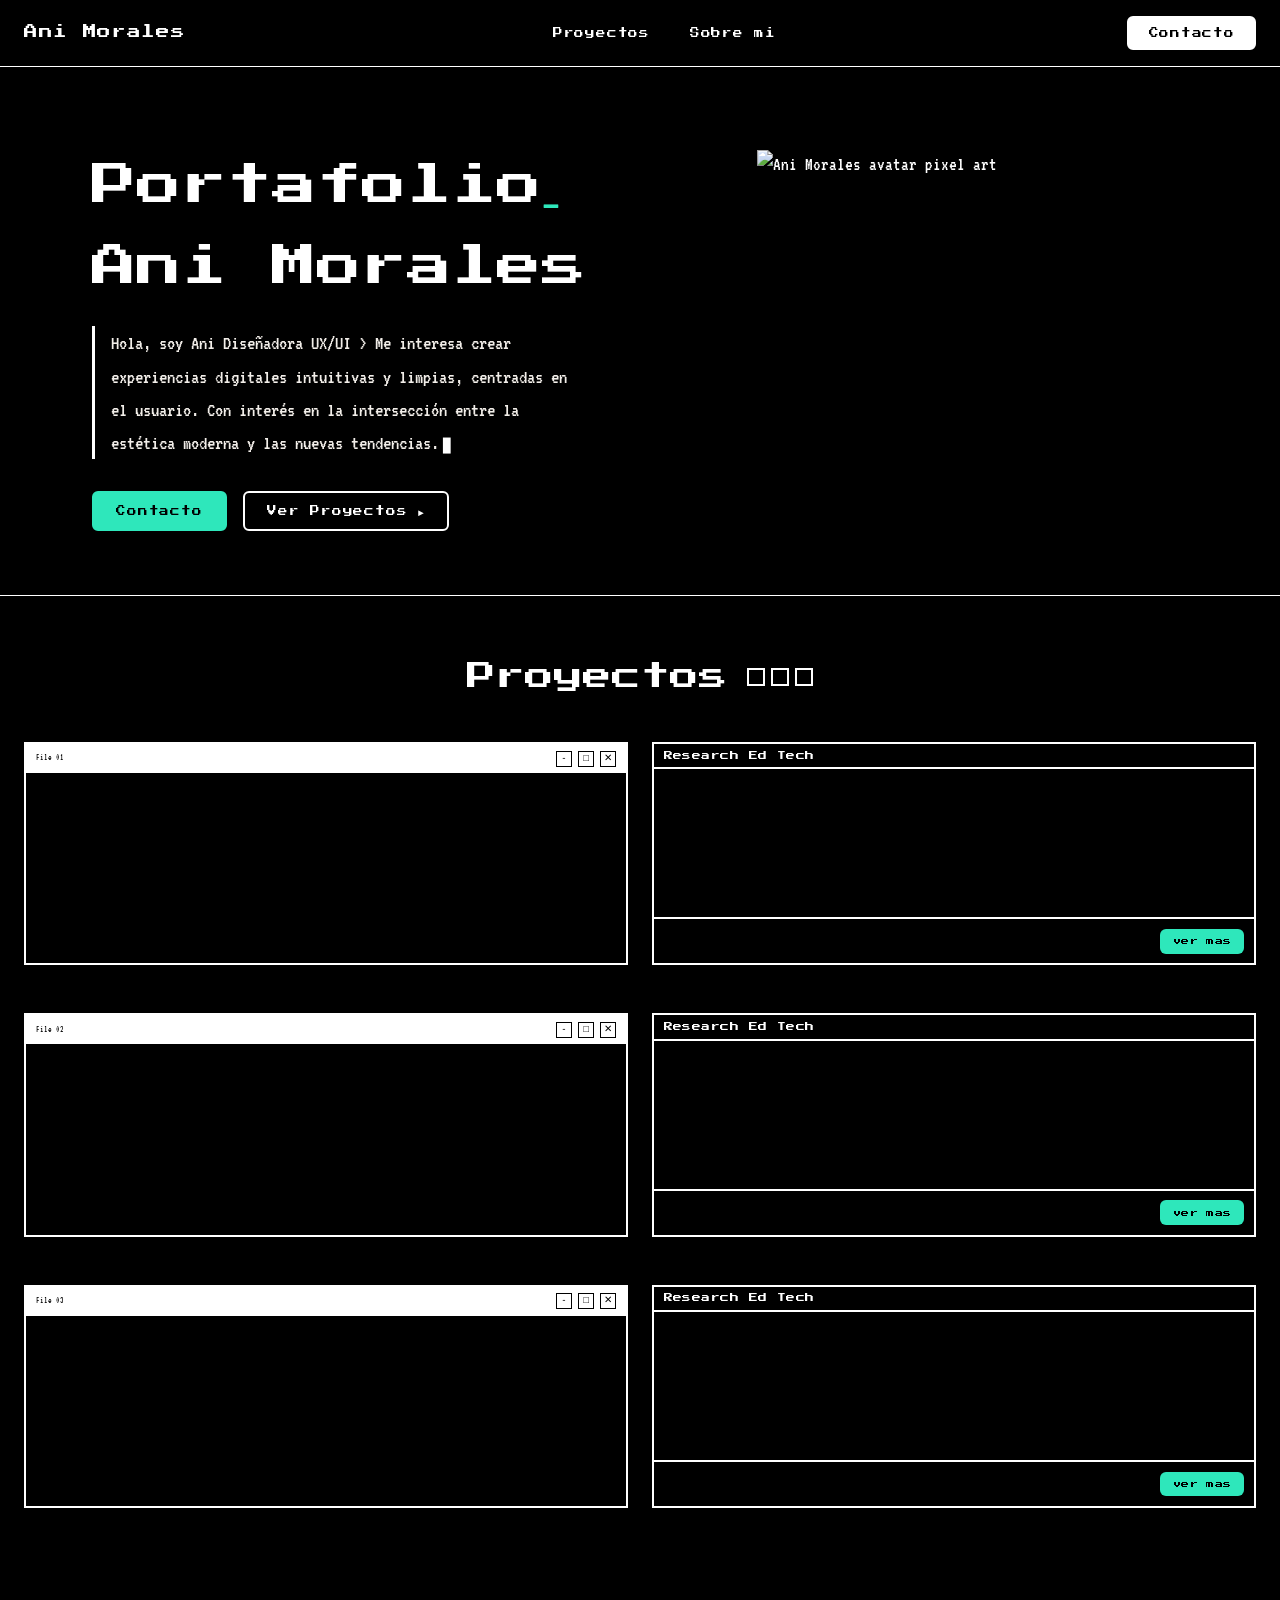
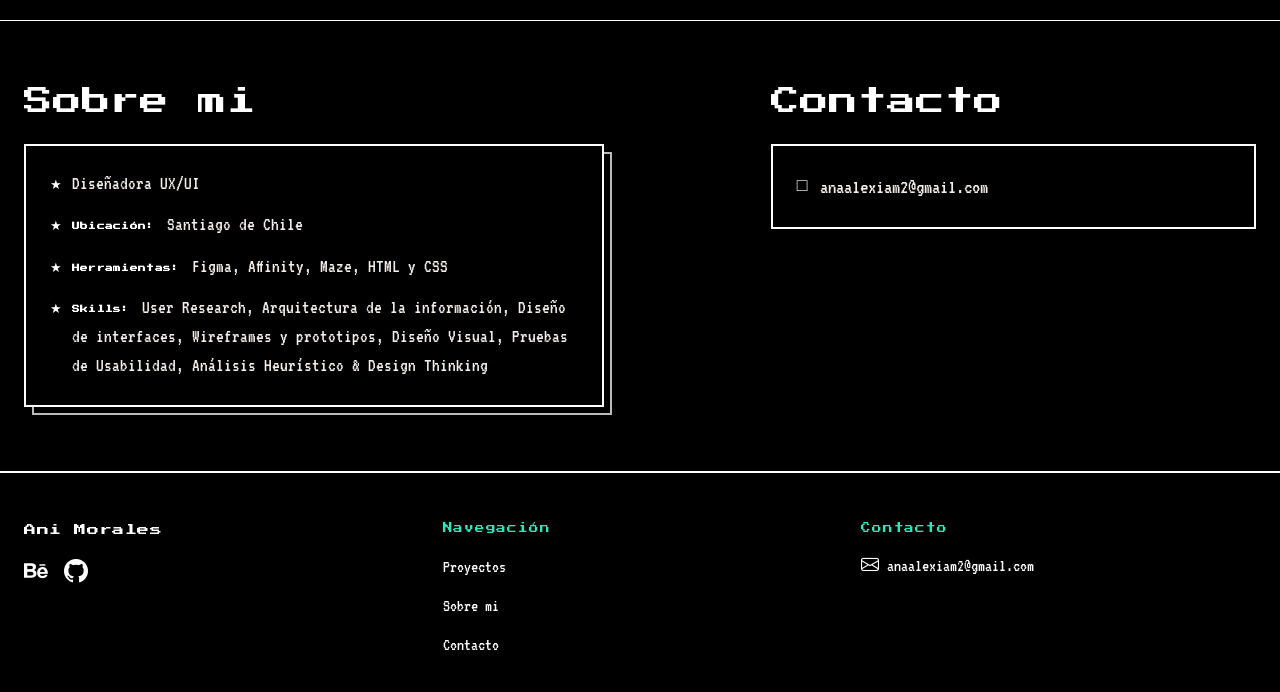
==== index.html @ 9504c806 "refactor: mejorar semántica HTML y simplificar clases redundantes" ====
<!DOCTYPE html>
<html lang="es">
  <head>
    <meta charset="UTF-8" />
    <meta name="viewport" content="width=device-width, initial-scale=1.0" />
    <title>Ani Morales | Portfolio</title>

    <link rel="preconnect" href="https://fonts.googleapis.com" />
    <link rel="preconnect" href="https://fonts.gstatic.com" crossorigin />
    <link href="https://fonts.googleapis.com/css2?family=Press+Start+2P&family=VT323&display=swap" rel="stylesheet" />
    <link href="https://cdn.jsdelivr.net/npm/bootstrap@5.3.3/dist/css/bootstrap.min.css" rel="stylesheet" />
    <link href="https://cdn.jsdelivr.net/npm/bootstrap-icons@1.11.3/font/bootstrap-icons.min.css" rel="stylesheet" />
    <link rel="stylesheet" href="assets/css/styles.css" />
  </head>
  <body>

    <!-- NAVBAR -->
    <header>
      <nav id="navbar" class="navbar navbar-expand-md fixed-top">
        <div class="container-fluid px-4">

          <a class="navbar-brand" href="#">Ani Morales</a>

          <button
            class="navbar-toggler"
            type="button"
            data-bs-toggle="collapse"
            data-bs-target="#navbarNav"
            aria-controls="navbarNav"
            aria-expanded="false"
            aria-label="Toggle navigation"
          >
            <span class="hamburger-icon">&#9776;</span>
          </button>

          <div class="collapse navbar-collapse" id="navbarNav">
            <ul class="navbar-nav mx-auto gap-4">
              <li class="nav-item">
                <a class="nav-link" href="#proyectos">Proyectos</a>
              </li>
              <li class="nav-item">
                <a class="nav-link" href="#sobre-contacto">Sobre mi</a>
              </li>
            </ul>
            <a class="btn btn-nav-contacto" href="#sobre-contacto">Contacto</a>
          </div>

        </div>
      </nav>
    </header>

    <!-- HERO -->
    <section id="hero">
      <div class="container-fluid px-4">
        <div class="row align-items-start">

          <div class="col-7 hero-text-col">
            <h1 class="hero-title">
              Portafolio<span class="accent">_</span><br />
              Ani Morales
            </h1>
            <div class="hero-bottom d-flex flex-column">
              <p class="hero-desc">
                Hola, soy Ani Diseñadora UX/UI
                &gt; Me interesa crear experiencias digitales intuitivas y limpias, centradas en el usuario. Con interés en la intersección entre la estética moderna y las nuevas tendencias.<span class="cursor-blink">&#9646;</span>
              </p>
              <div class="hero-buttons">
                <a href="#sobre-contacto" class="btn btn-hero-primary">Contacto</a>
                <a href="#proyectos" class="btn btn-hero-secondary">Ver Proyectos &#9658;</a>
              </div>
            </div>
          </div>

          <div class="col-5 hero-image-col">
            <img
              src="assets/images/ascii_ani.png"
              alt="Ani Morales avatar pixel art"
              class="hero-avatar"
            />
          </div>

        </div>
      </div>
    </section>

    <!-- PROYECTOS -->
    <section id="proyectos">
      <div class="container-fluid px-4">

        <header class="proyectos-header">
          <h2 class="section-title">Proyectos</h2>
          <div class="proyectos-dots" aria-hidden="true">
            <span class="dot"></span>
            <span class="dot"></span>
            <span class="dot"></span>
          </div>
        </header>

        <article class="row proyecto-row">
          <div class="col-12 col-lg-6">
            <div class="file-window">
              <div class="file-window__titlebar">
                <span class="file-window__title">File 01</span>
                <div class="file-window__controls" aria-hidden="true">
                  <span>&#8722;</span>
                  <span>&#9633;</span>
                  <span>&#10005;</span>
                </div>
              </div>
              <div class="file-window__body"></div>
            </div>
          </div>
          <div class="col-12 col-lg-6">
            <div class="project-card">
              <h3 class="project-card__header">Research Ed Tech</h3>
              <div class="project-card__body"></div>
              <div class="project-card__footer">
                <a href="#" class="btn btn-ver-mas">ver mas</a>
              </div>
            </div>
          </div>
        </article>

        <article class="row proyecto-row">
          <div class="col-12 col-lg-6">
            <div class="file-window">
              <div class="file-window__titlebar">
                <span class="file-window__title">File 02</span>
                <div class="file-window__controls" aria-hidden="true">
                  <span>&#8722;</span>
                  <span>&#9633;</span>
                  <span>&#10005;</span>
                </div>
              </div>
              <div class="file-window__body"></div>
            </div>
          </div>
          <div class="col-12 col-lg-6">
            <div class="project-card">
              <h3 class="project-card__header">Research Ed Tech</h3>
              <div class="project-card__body"></div>
              <div class="project-card__footer">
                <a href="#" class="btn btn-ver-mas">ver mas</a>
              </div>
            </div>
          </div>
        </article>

        <article class="row proyecto-row">
          <div class="col-12 col-lg-6">
            <div class="file-window">
              <div class="file-window__titlebar">
                <span class="file-window__title">File 03</span>
                <div class="file-window__controls" aria-hidden="true">
                  <span>&#8722;</span>
                  <span>&#9633;</span>
                  <span>&#10005;</span>
                </div>
              </div>
              <div class="file-window__body"></div>
            </div>
          </div>
          <div class="col-12 col-lg-6">
            <div class="project-card">
              <h3 class="project-card__header">Research Ed Tech</h3>
              <div class="project-card__body"></div>
              <div class="project-card__footer">
                <a href="#" class="btn btn-ver-mas">ver mas</a>
              </div>
            </div>
          </div>
        </article>

      </div>
    </section>

    <!-- SOBRE MI + CONTACTO -->
    <section id="sobre-contacto">
      <div class="container-fluid px-4">
        <div class="row g-5">

          <div class="col-12 col-lg-7">
            <h2 class="section-title mb-4">Sobre mi</h2>
            <div class="profile-card-wrapper">
              <div class="profile-card">
                <ul class="profile-list">
                  <li>
                    <span class="profile-star" aria-hidden="true">&#9733;</span>
                    <span>Diseñadora UX/UI</span>
                  </li>
                  <li>
                    <span class="profile-star" aria-hidden="true">&#9733;</span>
                    <span><strong>Ubicación:</strong> Santiago de Chile</span>
                  </li>
                  <li>
                    <span class="profile-star" aria-hidden="true">&#9733;</span>
                    <span><strong>Herramientas:</strong> Figma, Affinity, Maze, HTML y CSS</span>
                  </li>
                  <li>
                    <span class="profile-star" aria-hidden="true">&#9733;</span>
                    <span><strong>Skills:</strong> User Research, Arquitectura de la información, Diseño de interfaces, Wireframes y prototipos, Diseño Visual, Pruebas de Usabilidad, Análisis Heurístico &amp; Design Thinking</span>
                  </li>
                </ul>
              </div>
            </div>
          </div>

          <div class="col-12 col-lg-5">
            <h2 class="section-title mb-4">Contacto</h2>
            <div class="contact-info-wrapper">
              <div class="contact-info-email">
                <span class="contact-box-icon" aria-hidden="true">&#9633;</span>
                <a href="mailto:anaalexiam2@gmail.com">anaalexiam2@gmail.com</a>
              </div>
            </div>
          </div>

        </div>
      </div>
    </section>

    <!-- FOOTER -->
    <footer id="footer">
      <div class="container-fluid px-4">
        <div class="row align-items-start">

          <div class="col-12 col-md-4 footer-brand">
            <p class="footer-logo">Ani Morales</p>
            <div class="footer-socials">
              <a href="https://www.behance.net/" target="_blank" rel="noopener" aria-label="Behance" class="footer-social-link">
                <i class="bi bi-behance footer-icon"></i>
              </a>
              <a href="https://github.com/" target="_blank" rel="noopener" aria-label="GitHub" class="footer-social-link">
                <i class="bi bi-github footer-icon"></i>
              </a>
            </div>
          </div>

          <nav class="col-6 col-md-4 footer-nav" aria-label="Navegación footer">
            <p class="footer-col-title">Navegación</p>
            <ul>
              <li><a href="#proyectos">Proyectos</a></li>
              <li><a href="#sobre-contacto">Sobre mi</a></li>
              <li><a href="#sobre-contacto">Contacto</a></li>
            </ul>
          </nav>

          <div class="col-6 col-md-4 footer-contact">
            <p class="footer-col-title">Contacto</p>
            <div class="footer-email">
              <i class="bi bi-envelope footer-icon" aria-hidden="true"></i>
              <a href="mailto:anaalexiam2@gmail.com">anaalexiam2@gmail.com</a>
            </div>
          </div>

        </div>
      </div>
    </footer>

    <script src="https://cdn.jsdelivr.net/npm/bootstrap@5.3.3/dist/js/bootstrap.bundle.min.js"></script>
  </body>
</html>
---- assets/css/styles.css ----
/* ============================================
   ANI MORALES PORTFOLIO — CUSTOM STYLES
   ============================================ */

/* --------------------------------------------
   1. VARIABLES
   -------------------------------------------- */
:root {
  --color-bg:       #000000;
  --color-white:    #FFFFFF;
  --color-accent:   #2EE7BB;
  --color-cream:    #F2EEE9;
  --color-gray:     #BABABA;

  --font-pixel:     'Press Start 2P', monospace;
  --font-body:      'VT323', monospace;
}

/* --------------------------------------------
   2. RESET & BASE
   -------------------------------------------- */
*,
*::before,
*::after {
  box-sizing: border-box;
  margin: 0;
  padding: 0;
}

html {
  scroll-behavior: smooth;
}

body {
  background-color: var(--color-bg);
  color: var(--color-white);
  font-family: var(--font-body);
  font-size: 1.2rem;
  line-height: 1.6;
  padding-top: 70px; /* compensa navbar fixed */
}

/* --------------------------------------------
   3. TIPOGRAFÍA BASE
   -------------------------------------------- */
h1, h2, h3, h4, h5, h6 {
  font-family: var(--font-pixel);
  color: var(--color-white);
}

p, li, span, a {
  font-family: var(--font-body);
}

a {
  color: var(--color-white);
  text-decoration: none;
}

a:hover {
  color: var(--color-accent);
}

/* --------------------------------------------
   4. UTILIDADES
   -------------------------------------------- */
.text-accent {
  color: var(--color-accent);
}

.text-gray {
  color: var(--color-gray);
}

.text-cream {
  color: var(--color-cream);
}

.font-pixel {
  font-family: var(--font-pixel);
}

.font-body {
  font-family: var(--font-body);
}

/* --------------------------------------------
   5. HERO
   -------------------------------------------- */
#hero {
  display: flex;
  align-items: center;
  padding: 5rem 0 4rem;
  border-bottom: 1px solid var(--color-white);
}

.hero-title {
  font-family: var(--font-pixel);
  font-size: clamp(1.6rem, 4vw, 2.8rem);
  line-height: 1.6;
  color: var(--color-white);
  margin-bottom: 1.5rem;
}

.accent {
  color: var(--color-accent);
}

.hero-desc {
  font-family: var(--font-body);
  font-size: 1.3rem;
  color: var(--color-cream);
  border-left: 3px solid var(--color-white);
  padding-left: 1rem;
  margin-bottom: 2rem;
  max-width: 480px;
}

/* Botones hero */
.hero-buttons {
  display: flex;
  flex-wrap: wrap;
  gap: 1rem;
}

.btn-hero-primary {
  font-family: var(--font-pixel);
  font-size: 0.6rem;
  background-color: var(--color-accent);
  color: var(--color-bg);
  border: 2px solid var(--color-accent);
  padding: 0.65rem 1.4rem;
  letter-spacing: 0.08em;
  transition: background-color 0.2s, color 0.2s;
}

.btn-hero-primary:hover {
  background-color: transparent;
  color: var(--color-accent);
}

.btn-hero-secondary {
  font-family: var(--font-pixel);
  font-size: 0.6rem;
  background-color: var(--color-bg);
  color: var(--color-white);
  border: 2px solid var(--color-white);
  padding: 0.65rem 1.4rem;
  letter-spacing: 0.08em;
  transition: background-color 0.2s, color 0.2s, border-color 0.2s;
}

.btn-hero-secondary:hover {
  background-color: var(--color-white);
  color: var(--color-bg);
}

/* Columna texto hero */
.hero-text-col {
  padding-left: 5rem;
}

/* Imagen avatar */
.hero-image-col {
  display: flex;
  justify-content: flex-start;
  align-items: flex-start;
}

.hero-avatar {
  width: 100%;
  max-width: 300px;
  display: block;
  filter: grayscale(10%);
}

/* ---- Responsive hero ---- */

/* Desktop lg+ (≥992px) */
@media (min-width: 992px) {
  .hero-avatar {
    max-width: 300px;
  }
}

/* Tablet sm–lg (576px – 991px): 2 columnas, imagen más pequeña */
@media (max-width: 991px) {
  #hero {
    padding: 3rem 0 2.5rem;
  }

  .hero-title {
    font-size: clamp(1rem, 3.5vw, 1.6rem);
  }

  .hero-avatar {
    max-width: 220px;
  }
}

/* Mobile sm (576px – 767px) */
@media (max-width: 767px) {
  .hero-title {
    font-size: clamp(0.85rem, 3vw, 1.2rem);
  }

  .hero-avatar {
    max-width: 160px;
  }

  .hero-desc {
    font-size: 1.1rem;
  }
}

/* Phone xs (< 576px): título izq, imagen der, desc+botones full width abajo */
@media (max-width: 575px) {
  #hero {
    padding: 2rem 0 2rem;
  }

  .hero-title {
    font-size: 0.72rem;
    line-height: 1.8;
  }

  .hero-avatar {
    max-width: 120px;
  }

  .hero-desc {
    font-size: 1rem;
    max-width: 100%;
  }
}

/* --------------------------------------------
   6. PROYECTOS
   -------------------------------------------- */
#proyectos {
  padding: 4rem 0;
  border-bottom: 1px solid var(--color-white);
}

/* Header de sección */
.proyectos-header {
  display: flex;
  align-items: center;
  gap: 1.2rem;
  justify-content: center;
  margin-bottom: 3rem;
}

.section-title {
  font-family: var(--font-pixel);
  font-size: clamp(1rem, 3vw, 1.8rem);
  color: var(--color-white);
  margin: 0;
}

.proyectos-dots {
  display: flex;
  gap: 0.4rem;
  align-items: center;
}

.dot {
  display: inline-block;
  width: 18px;
  height: 18px;
  border: 2px solid var(--color-white);
}

/* Fila de cada proyecto */
.proyecto-row {
  margin-bottom: 3rem;
  align-items: stretch;
}

/* --- Ventana estilo Windows 95 --- */
.file-window {
  border: 2px solid var(--color-white);
  height: 100%;
  display: flex;
  flex-direction: column;
}

.file-window__titlebar {
  background-color: var(--color-white);
  color: var(--color-bg);
  font-family: var(--font-pixel);
  font-size: 0.55rem;
  padding: 0.4rem 0.6rem;
  display: flex;
  justify-content: space-between;
  align-items: center;
}

.file-window__controls {
  display: flex;
  gap: 0.4rem;
  font-size: 0.65rem;
}

.file-window__controls span {
  display: inline-flex;
  align-items: center;
  justify-content: center;
  width: 16px;
  height: 16px;
  border: 1px solid var(--color-bg);
  cursor: pointer;
  font-size: 0.6rem;
}

.file-window__body {
  flex: 1;
  min-height: 140px;
  padding: 1rem;
  background-color: var(--color-bg);
}

/* --- Tarjeta descripción proyecto --- */
.project-card {
  border: 2px solid var(--color-white);
  height: 100%;
  display: flex;
  flex-direction: column;
}

.project-card__header {
  font-family: var(--font-pixel);
  font-size: 0.55rem;
  color: var(--color-white);
  padding: 0.4rem 0.6rem;
  border-bottom: 2px solid var(--color-white);
  letter-spacing: 0.05em;
}

.project-card__body {
  flex: 1;
  min-height: 140px;
  padding: 1rem;
  background-color: var(--color-bg);
}

.project-card__footer {
  padding: 0.6rem;
  display: flex;
  justify-content: flex-end;
  border-top: 2px solid var(--color-white);
}

/* Botón ver mas */
.btn-ver-mas {
  font-family: var(--font-pixel);
  font-size: 0.5rem;
  background-color: var(--color-accent);
  color: var(--color-bg);
  border: none;
  padding: 0.4rem 0.8rem;
  letter-spacing: 0.05em;
  transition: background-color 0.2s, color 0.2s;
}

.btn-ver-mas:hover {
  background-color: var(--color-white);
  color: var(--color-bg);
}

/* Responsive proyectos */
@media (max-width: 991px) {
  .file-window,
  .project-card {
    margin-bottom: 0.5rem;
  }

  .proyecto-row {
    margin-bottom: 2rem;
  }
}

/* --------------------------------------------
   7. SOBRE MI + CONTACTO
   -------------------------------------------- */
#sobre-contacto {
  padding: 4rem 0;
  border-bottom: 1px solid var(--color-white);
}

/* --- Tarjeta perfil --- */
.profile-card-wrapper {
  position: relative;
  display: inline-block;
  width: 100%;
  max-width: 580px;
}

/* Sombra offset efecto retro */
.profile-card-wrapper::after {
  content: '';
  position: absolute;
  top: 8px;
  left: 8px;
  width: 100%;
  height: 100%;
  border: 2px solid var(--color-gray);
  z-index: 0;
}

.profile-card {
  position: relative;
  z-index: 1;
  border: 2px solid var(--color-white);
  background-color: var(--color-bg);
  padding: 1.5rem;
}

.profile-card__tag {
  font-family: var(--font-pixel);
  font-size: 0.55rem;
  color: var(--color-white);
  text-align: center;
  margin-bottom: 1.2rem;
  letter-spacing: 0.05em;
}

.profile-list {
  list-style: none;
  padding: 0;
  margin: 0;
  display: flex;
  flex-direction: column;
  gap: 0.8rem;
}

.profile-list li {
  font-family: var(--font-body);
  font-size: 1.2rem;
  color: var(--color-cream);
  display: flex;
  gap: 0.6rem;
  align-items: baseline;
  line-height: 1.5;
}

.profile-star {
  color: var(--color-white);
  font-size: 0.8rem;
  flex-shrink: 0;
}

.profile-list li strong {
  font-family: var(--font-pixel);
  font-size: 0.48rem;
  color: var(--color-white);
  letter-spacing: 0.04em;
  display: inline;
  margin-right: 4px;
}

/* --- Info contacto (solo email) --- */
.contact-info-wrapper {
  border: 2px solid var(--color-white);
  background-color: var(--color-bg);
  padding: 1.5rem;
  width: 100%;
}

.contact-info-email {
  display: flex;
  align-items: center;
  gap: 0.8rem;
}

.contact-box-icon {
  font-size: 1.1rem;
  color: var(--color-white);
  flex-shrink: 0;
}

.contact-info-email a {
  font-family: var(--font-body);
  font-size: 1.3rem;
  color: var(--color-cream);
  word-break: break-all;
  transition: color 0.2s;
}

.contact-info-email a:hover {
  color: var(--color-accent);
}

/* Responsive sobre mi + contacto */
@media (max-width: 991px) {
  #sobre-contacto {
    padding: 2.5rem 0;
  }

  .profile-card-wrapper,
  .contact-form-wrapper {
    max-width: 100%;
  }
}

/* --------------------------------------------
   8. FOOTER
   -------------------------------------------- */
#footer {
  background-color: var(--color-bg);
  border-top: 1px solid var(--color-white);
  padding: 3rem 0 2rem;
}

.footer-logo {
  font-family: var(--font-pixel);
  font-size: 0.75rem;
  color: var(--color-white);
  margin-bottom: 1.2rem;
  letter-spacing: 0.05em;
}

.footer-socials {
  display: flex;
  gap: 1rem;
  align-items: center;
}

.footer-social-link {
  color: var(--color-white);
  transition: color 0.2s;
  display: inline-flex;
  align-items: center;
}

.footer-social-link:hover {
  color: var(--color-accent);
}

.footer-icon {
  font-size: 1.5rem;
  line-height: 1;
}

.footer-email .footer-icon {
  font-size: 1.1rem;
}

.footer-col-title {
  font-family: var(--font-pixel);
  font-size: 0.6rem;
  color: var(--color-accent);
  margin-bottom: 1rem;
  letter-spacing: 0.08em;
}

.footer-nav ul {
  list-style: none;
  padding: 0;
  margin: 0;
  display: flex;
  flex-direction: column;
  gap: 0.5rem;
}

.footer-nav ul li a {
  font-family: var(--font-body);
  font-size: 1.1rem;
  color: var(--color-white);
  transition: color 0.2s;
}

.footer-nav ul li a:hover {
  color: var(--color-accent);
}

.footer-email {
  display: flex;
  align-items: center;
  gap: 0.5rem;
}

.footer-email a {
  font-family: var(--font-body);
  font-size: 1.1rem;
  color: var(--color-white);
  transition: color 0.2s;
  word-break: break-all;
}

.footer-email a:hover {
  color: var(--color-accent);
}

/* Responsive footer */
@media (max-width: 767px) {
  .footer-brand {
    margin-bottom: 2rem;
  }

  #footer .row {
    row-gap: 1.5rem;
  }
}

/* --------------------------------------------
   9. POLISH & DETALLES FINALES
   -------------------------------------------- */

/* Scroll offset para navbar fijo */
#proyectos,
#sobre-contacto {
  scroll-margin-top: 70px;
}

/* Cursor parpadeante retro */
.cursor-blink {
  display: inline-block;
  color: var(--color-white);
  animation: blink 1s step-end infinite;
  font-size: 1em;
  line-height: 1;
  vertical-align: middle;
  margin-left: 2px;
}

@keyframes blink {
  0%, 100% { opacity: 1; }
  50%       { opacity: 0; }
}

/* Hover en tarjetas de proyecto */
.file-window:hover,
.project-card:hover {
  border-color: var(--color-accent);
  transition: border-color 0.2s;
}

/* Cursor personalizado retro */
* {
  cursor: url("data:image/svg+xml,%3Csvg xmlns='http://www.w3.org/2000/svg' width='16' height='16' viewBox='0 0 16 16'%3E%3Cpolygon points='0,0 0,12 3,9 6,16 8,15 5,8 9,8' fill='white' stroke='black' stroke-width='1'/%3E%3C/svg%3E") 0 0, auto;
}

a, button, .btn, .file-window__controls span {
  cursor: url("data:image/svg+xml,%3Csvg xmlns='http://www.w3.org/2000/svg' width='16' height='16' viewBox='0 0 16 16'%3E%3Cpolygon points='0,0 0,12 3,9 6,16 8,15 5,8 9,8' fill='%232EE7BB' stroke='black' stroke-width='1'/%3E%3C/svg%3E") 0 0, pointer;
}

/* --------------------------------------------
   10. NAVBAR
   -------------------------------------------- */
#navbar {
  background-color: var(--color-bg);
  border-bottom: 1px solid var(--color-white);
  padding-top: 1rem;
  padding-bottom: 1rem;
}

#navbar .navbar-brand {
  font-family: var(--font-pixel);
  font-size: 0.85rem;
  color: var(--color-white);
  letter-spacing: 0.05em;
}

#navbar .navbar-brand:hover {
  color: var(--color-accent);
}

#navbar .nav-link {
  font-family: var(--font-pixel);
  font-size: 0.6rem;
  color: var(--color-white);
  letter-spacing: 0.08em;
}

#navbar .nav-link:hover {
  color: var(--color-accent);
}

/* Botón Contacto navbar */
.btn-nav-contacto {
  font-family: var(--font-pixel);
  font-size: 0.6rem;
  color: var(--color-bg);
  background-color: var(--color-white);
  border: 2px solid var(--color-white);
  padding: 0.5rem 1.2rem;
  letter-spacing: 0.08em;
  transition: background-color 0.2s, color 0.2s, border-color 0.2s;
}

.btn-nav-contacto:hover {
  background-color: var(--color-accent);
  color: var(--color-bg);
  border-color: var(--color-accent);
}

/* Hamburger icon (mobile) */
.navbar-toggler {
  border: none;
  background: transparent;
  padding: 0;
}

.navbar-toggler:focus {
  box-shadow: none;
}

.hamburger-icon {
  font-size: 1.8rem;
  color: var(--color-white);
}

/* Mobile nav collapse (< 768px) */
@media (max-width: 767px) {
  #navbar .navbar-nav {
    padding: 1rem 0;
    gap: 1rem !important;
  }

  .btn-nav-contacto {
    display: inline-block;
    margin-top: 0.5rem;
    margin-bottom: 1rem;
  }
}
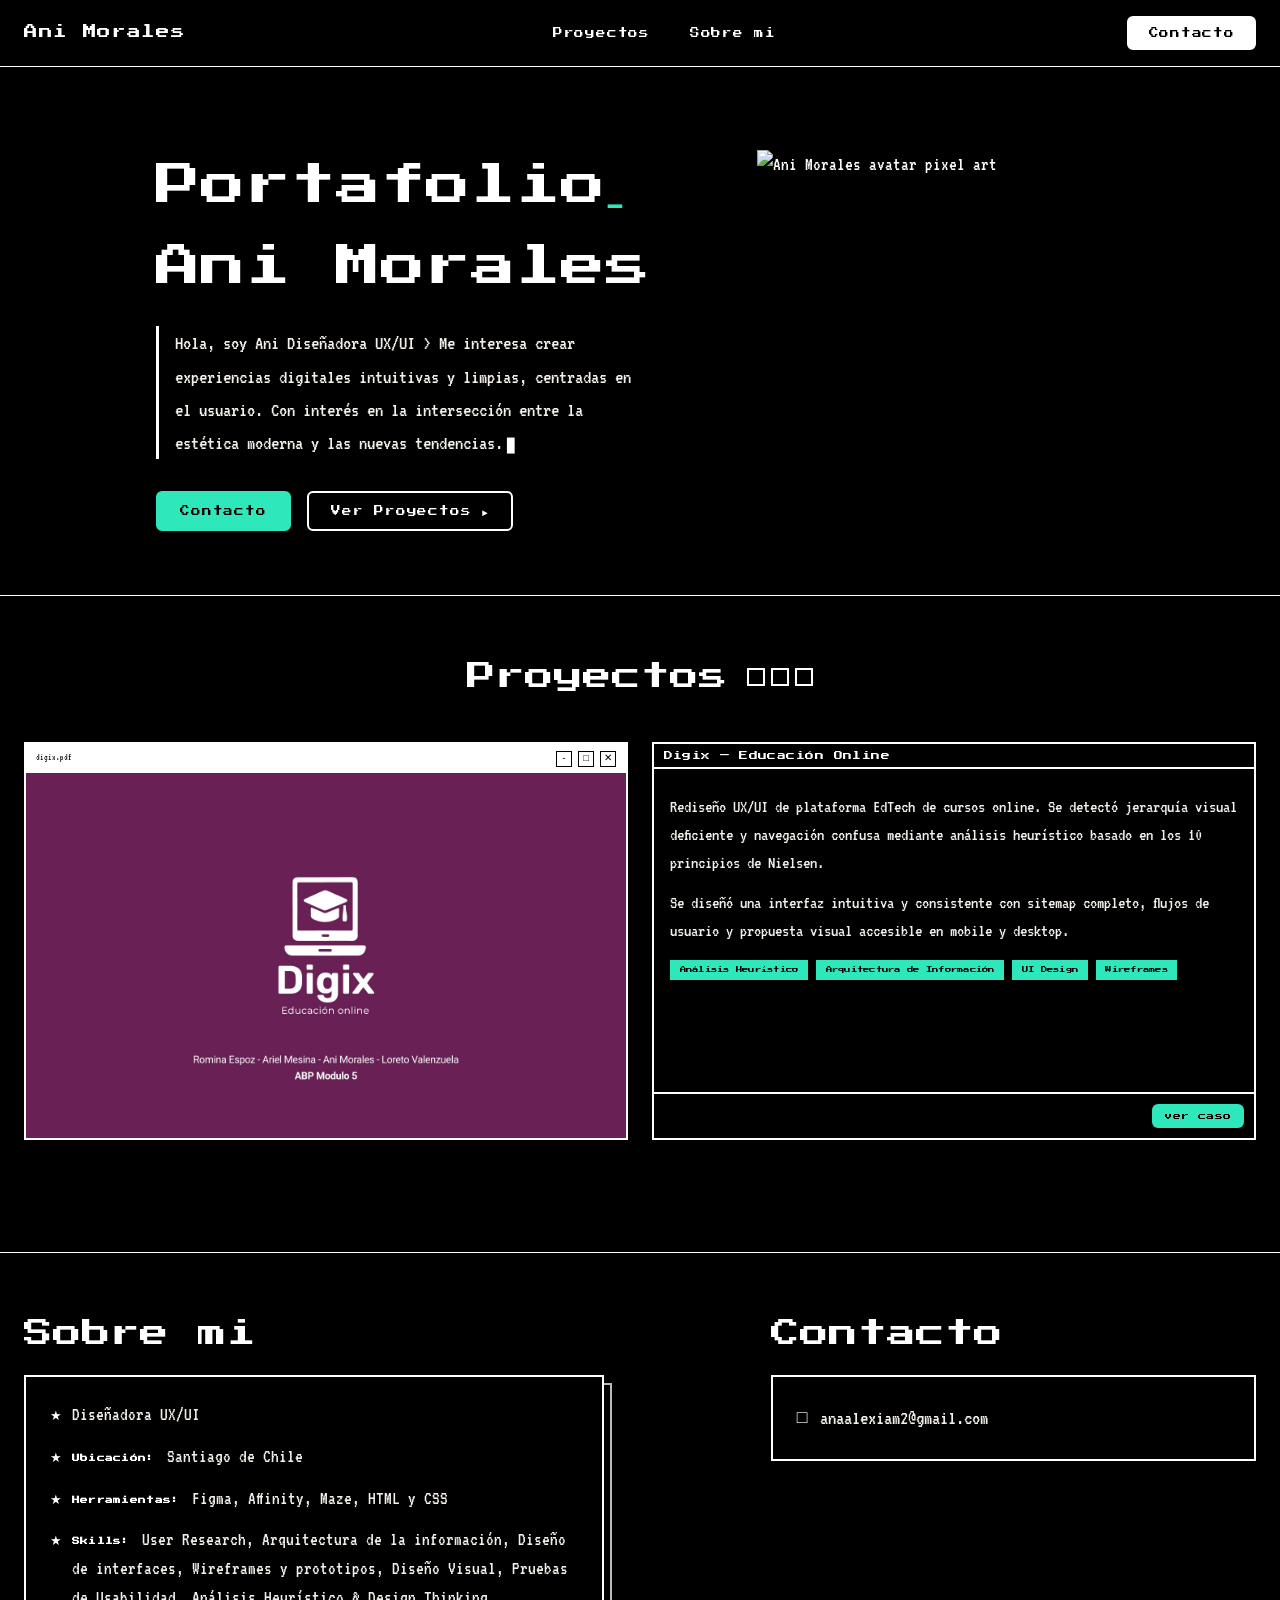
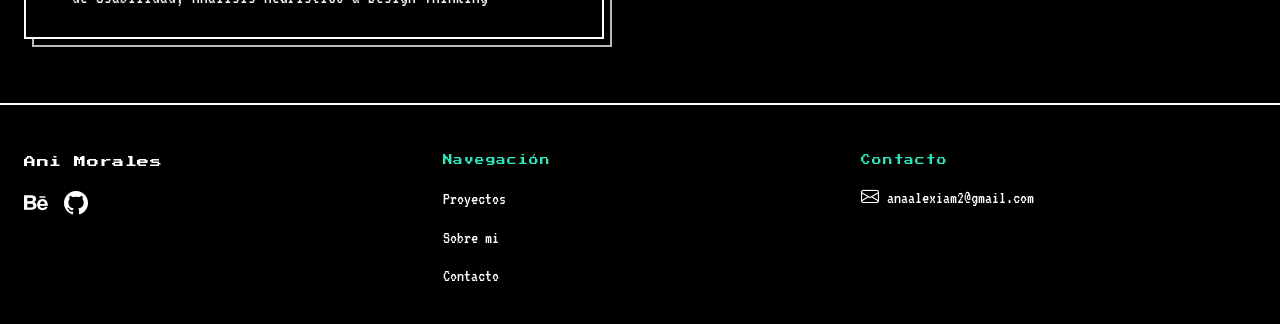
==== commit bdc8ecff: "feat: agregar preview de portada del PDF Digix en la ventana de proyecto" ====
--- a/index.html
+++ b/index.html
@@ -98,78 +98,41 @@
 
         <article class="row proyecto-row">
           <div class="col-12 col-lg-6">
-            <div class="file-window">
+            <a href="assets/docs/digix.pdf" target="_blank" rel="noopener" class="file-window file-window--link">
               <div class="file-window__titlebar">
-                <span class="file-window__title">File 01</span>
+                <span class="file-window__title">digix.pdf</span>
                 <div class="file-window__controls" aria-hidden="true">
                   <span>&#8722;</span>
                   <span>&#9633;</span>
                   <span>&#10005;</span>
                 </div>
               </div>
-              <div class="file-window__body"></div>
-            </div>
+              <div class="file-window__body file-window__body--preview">
+                <img src="assets/images/digix-cover.jpg" alt="Portada proyecto Digix" class="file-preview-img" />
+                <p class="file-info__open">[ click para abrir PDF ]</p>
+              </div>
+            </a>
           </div>
           <div class="col-12 col-lg-6">
             <div class="project-card">
-              <h3 class="project-card__header">Research Ed Tech</h3>
-              <div class="project-card__body"></div>
+              <h3 class="project-card__header">Digix — Educación Online</h3>
+              <div class="project-card__body">
+                <p class="project-desc">Rediseño UX/UI de plataforma EdTech de cursos online. Se detectó jerarquía visual deficiente y navegación confusa mediante análisis heurístico basado en los 10 principios de Nielsen.</p>
+                <p class="project-desc">Se diseñó una interfaz intuitiva y consistente con sitemap completo, flujos de usuario y propuesta visual accesible en mobile y desktop.</p>
+                <div class="project-tags">
+                  <span class="project-tag">Análisis Heurístico</span>
+                  <span class="project-tag">Arquitectura de Información</span>
+                  <span class="project-tag">UI Design</span>
+                  <span class="project-tag">Wireframes</span>
+                </div>
+              </div>
               <div class="project-card__footer">
-                <a href="#" class="btn btn-ver-mas">ver mas</a>
+                <a href="assets/docs/digix.pdf" target="_blank" rel="noopener" class="btn btn-ver-mas">ver caso</a>
               </div>
             </div>
           </div>
         </article>
 
-        <article class="row proyecto-row">
-          <div class="col-12 col-lg-6">
-            <div class="file-window">
-              <div class="file-window__titlebar">
-                <span class="file-window__title">File 02</span>
-                <div class="file-window__controls" aria-hidden="true">
-                  <span>&#8722;</span>
-                  <span>&#9633;</span>
-                  <span>&#10005;</span>
-                </div>
-              </div>
-              <div class="file-window__body"></div>
-            </div>
-          </div>
-          <div class="col-12 col-lg-6">
-            <div class="project-card">
-              <h3 class="project-card__header">Research Ed Tech</h3>
-              <div class="project-card__body"></div>
-              <div class="project-card__footer">
-                <a href="#" class="btn btn-ver-mas">ver mas</a>
-              </div>
-            </div>
-          </div>
-        </article>
-
-        <article class="row proyecto-row">
-          <div class="col-12 col-lg-6">
-            <div class="file-window">
-              <div class="file-window__titlebar">
-                <span class="file-window__title">File 03</span>
-                <div class="file-window__controls" aria-hidden="true">
-                  <span>&#8722;</span>
-                  <span>&#9633;</span>
-                  <span>&#10005;</span>
-                </div>
-              </div>
-              <div class="file-window__body"></div>
-            </div>
-          </div>
-          <div class="col-12 col-lg-6">
-            <div class="project-card">
-              <h3 class="project-card__header">Research Ed Tech</h3>
-              <div class="project-card__body"></div>
-              <div class="project-card__footer">
-                <a href="#" class="btn btn-ver-mas">ver mas</a>
-              </div>
-            </div>
-          </div>
-        </article>
 
       </div>
     </section>
@@ -230,7 +193,7 @@
               <a href="https://www.behance.net/" target="_blank" rel="noopener" aria-label="Behance" class="footer-social-link">
                 <i class="bi bi-behance footer-icon"></i>
               </a>
-              <a href="https://github.com/" target="_blank" rel="noopener" aria-label="GitHub" class="footer-social-link">
+              <a href="https://github.com/4-ni/" target="_blank" rel="noopener" aria-label="GitHub" class="footer-social-link">
                 <i class="bi bi-github footer-icon"></i>
               </a>
             </div>
--- a/assets/css/styles.css
+++ b/assets/css/styles.css
@@ -160,6 +160,12 @@
   padding-left: 5rem;
 }
 
+@media (min-width: 992px) {
+  .hero-text-col {
+    padding-left: 9rem;
+  }
+}
+
 /* Imagen avatar */
 .hero-image-col {
   display: flex;
@@ -213,7 +219,7 @@
   }
 }
 
-/* Phone xs (< 576px): título izq, imagen der, desc+botones full width abajo */
+/* Phone xs (< 576px) */
 @media (max-width: 575px) {
   #hero {
     padding: 2rem 0 2rem;
@@ -229,8 +235,14 @@
   }
 
   .hero-desc {
-    font-size: 1rem;
+    font-size: 0.85rem;
     max-width: 100%;
+  }
+
+  .btn-hero-primary,
+  .btn-hero-secondary {
+    font-size: 0.45rem;
+    padding: 0.5rem 0.8rem;
   }
 }
 
@@ -349,6 +361,74 @@
   display: flex;
   justify-content: flex-end;
   border-top: 2px solid var(--color-white);
+}
+
+/* File window como link */
+.file-window--link {
+  display: flex;
+  flex-direction: column;
+  text-decoration: none;
+  color: inherit;
+}
+
+.file-window--link:hover {
+  border-color: var(--color-accent);
+  color: inherit;
+}
+
+.file-window__body--preview {
+  padding: 0;
+  position: relative;
+  overflow: hidden;
+}
+
+.file-preview-img {
+  width: 100%;
+  height: 100%;
+  object-fit: cover;
+  display: block;
+  min-height: 180px;
+  filter: saturate(80%);
+  transition: filter 0.2s;
+}
+
+.file-window--link:hover .file-preview-img {
+  filter: saturate(100%);
+}
+
+.file-info__open {
+  font-family: var(--font-pixel);
+  font-size: 0.45rem;
+  color: var(--color-accent);
+  margin: 0;
+  padding: 0.5rem 0.8rem;
+  letter-spacing: 0.05em;
+  background-color: var(--color-bg);
+}
+
+/* Descripción y tags en project card */
+.project-desc {
+  font-family: var(--font-body);
+  font-size: 1.15rem;
+  color: var(--color-cream);
+  margin-bottom: 0.8rem;
+  line-height: 1.5;
+}
+
+.project-tags {
+  display: flex;
+  flex-wrap: wrap;
+  gap: 0.5rem;
+  margin-top: 1rem;
+}
+
+.project-tag {
+  font-family: var(--font-pixel);
+  font-size: 0.4rem;
+  color: var(--color-bg);
+  background-color: var(--color-accent);
+  padding: 0.3rem 0.6rem;
+  letter-spacing: 0.04em;
 }
 
 /* Botón ver mas */
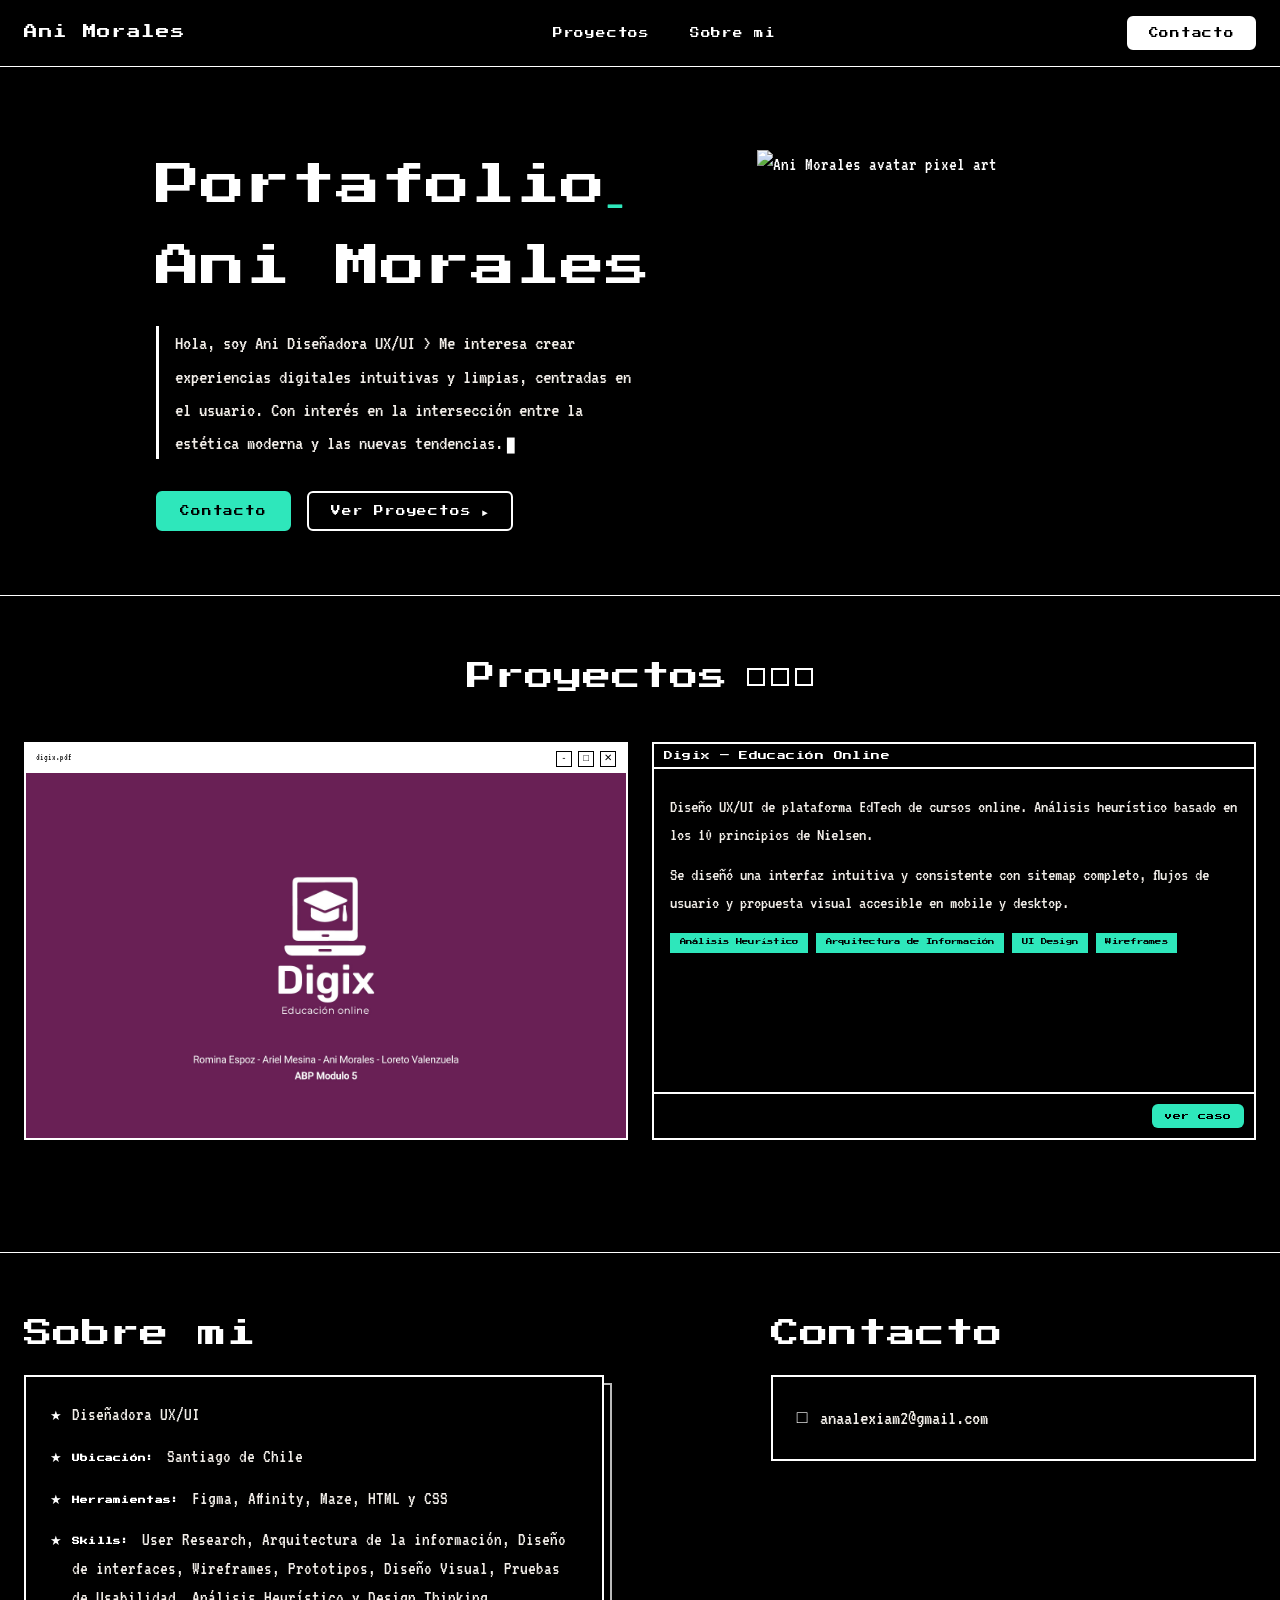
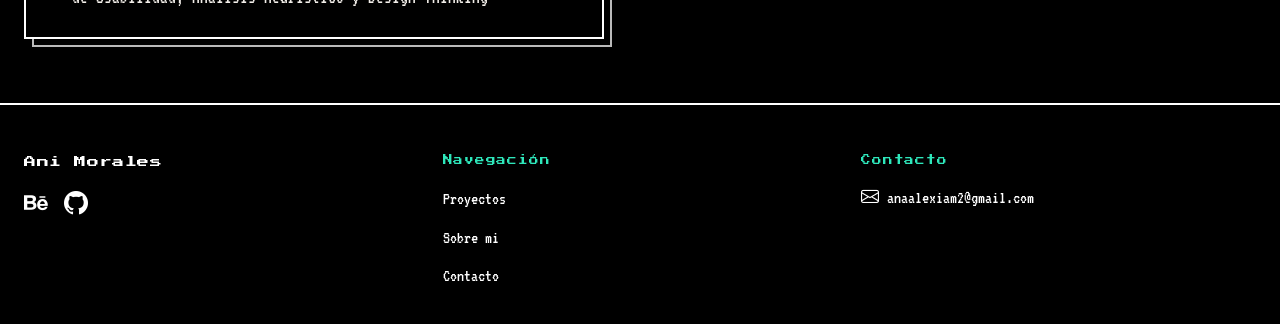
==== commit b851d80b: "feat: agregar favicon con ascii_ani.png" ====
--- a/index.html
+++ b/index.html
@@ -10,6 +10,7 @@
     <link href="https://fonts.googleapis.com/css2?family=Press+Start+2P&family=VT323&display=swap" rel="stylesheet" />
     <link href="https://cdn.jsdelivr.net/npm/bootstrap@5.3.3/dist/css/bootstrap.min.css" rel="stylesheet" />
     <link href="https://cdn.jsdelivr.net/npm/bootstrap-icons@1.11.3/font/bootstrap-icons.min.css" rel="stylesheet" />
+    <link rel="icon" type="image/png" href="assets/images/ascii_ani.png" />
     <link rel="stylesheet" href="assets/css/styles.css" />
   </head>
   <body>
@@ -117,7 +118,7 @@
             <div class="project-card">
               <h3 class="project-card__header">Digix — Educación Online</h3>
               <div class="project-card__body">
-                <p class="project-desc">Rediseño UX/UI de plataforma EdTech de cursos online. Se detectó jerarquía visual deficiente y navegación confusa mediante análisis heurístico basado en los 10 principios de Nielsen.</p>
+                <p class="project-desc">Diseño UX/UI de plataforma EdTech de cursos online. Análisis heurístico basado en los 10 principios de Nielsen.</p>
                 <p class="project-desc">Se diseñó una interfaz intuitiva y consistente con sitemap completo, flujos de usuario y propuesta visual accesible en mobile y desktop.</p>
                 <div class="project-tags">
                   <span class="project-tag">Análisis Heurístico</span>
@@ -161,7 +162,7 @@
                   </li>
                   <li>
                     <span class="profile-star" aria-hidden="true">&#9733;</span>
-                    <span><strong>Skills:</strong> User Research, Arquitectura de la información, Diseño de interfaces, Wireframes y prototipos, Diseño Visual, Pruebas de Usabilidad, Análisis Heurístico &amp; Design Thinking</span>
+                    <span><strong>Skills:</strong> User Research, Arquitectura de la información, Diseño de interfaces, Wireframes, Prototipos, Diseño Visual, Pruebas de Usabilidad, Análisis Heurístico y Design Thinking</span>
                   </li>
                 </ul>
               </div>
@@ -223,3 +224,4 @@
     <script src="https://cdn.jsdelivr.net/npm/bootstrap@5.3.3/dist/js/bootstrap.bundle.min.js"></script>
   </body>
 </html>
+                                                                          
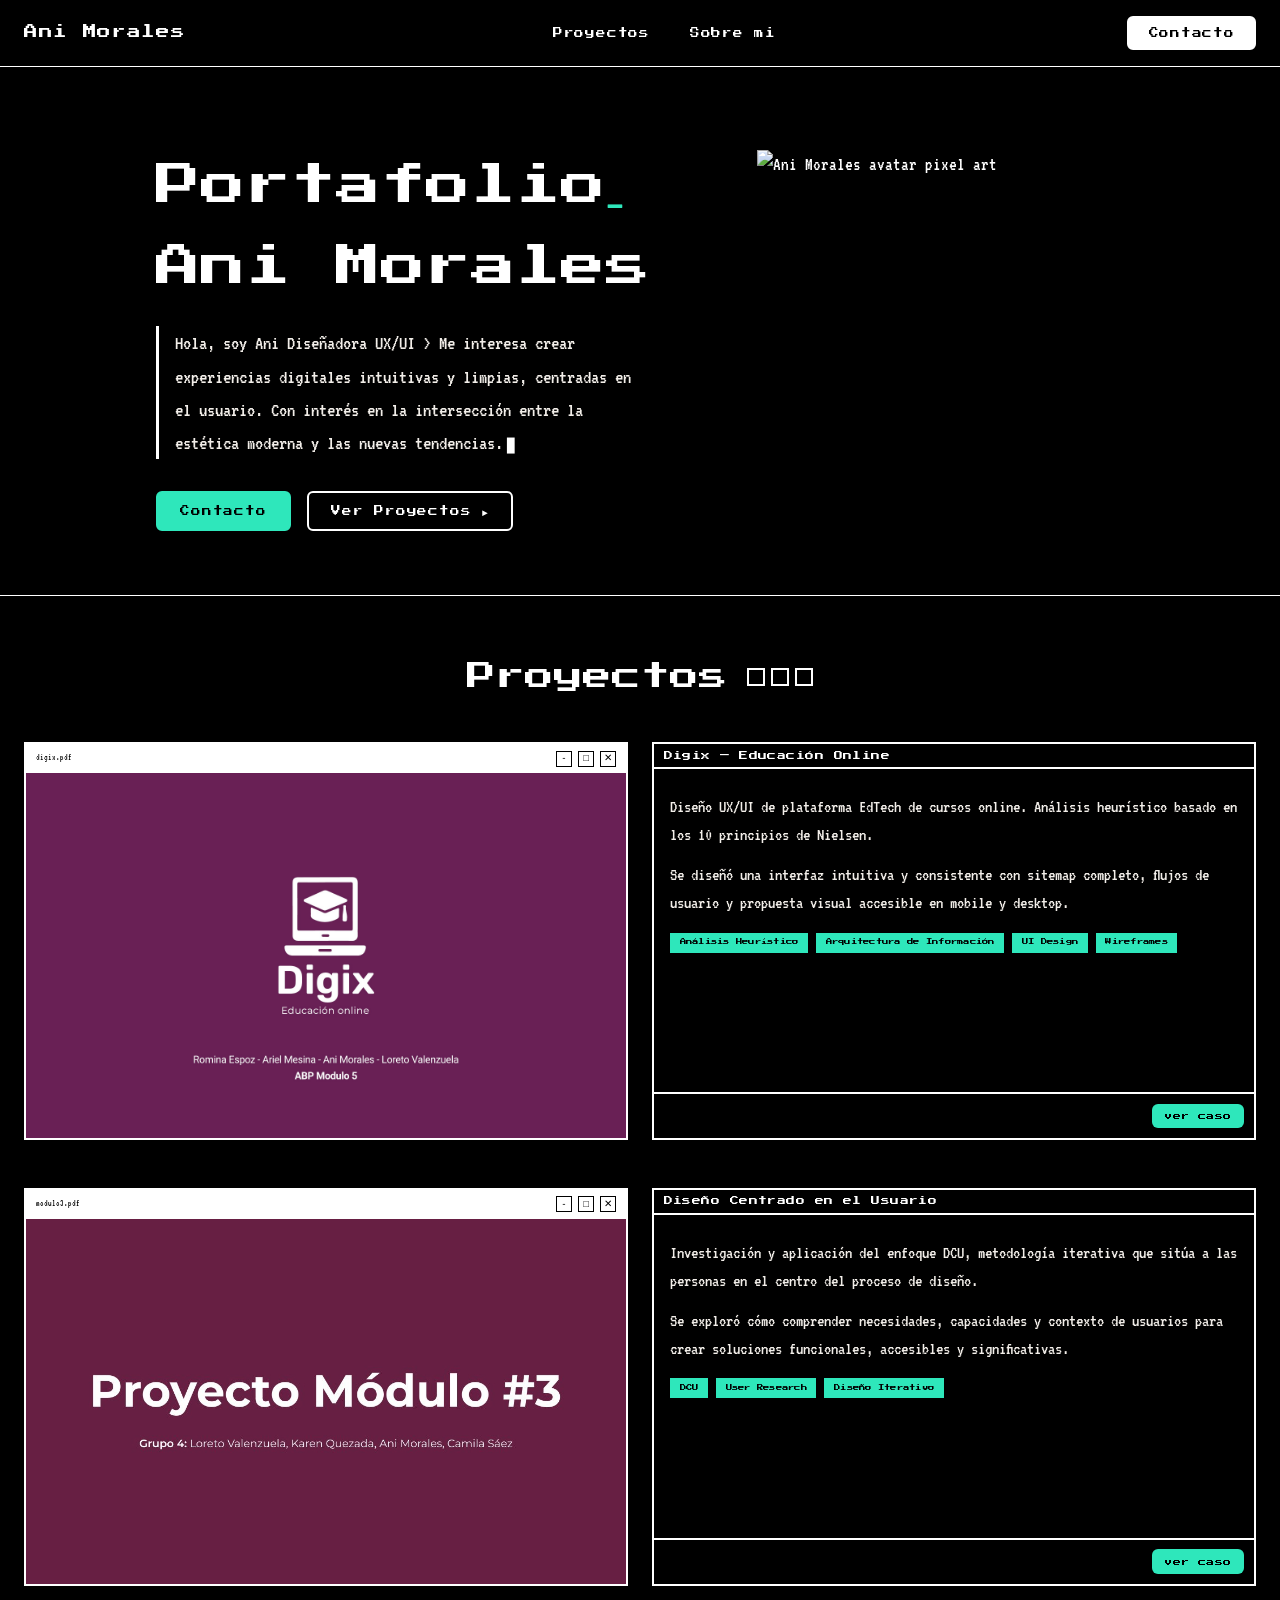
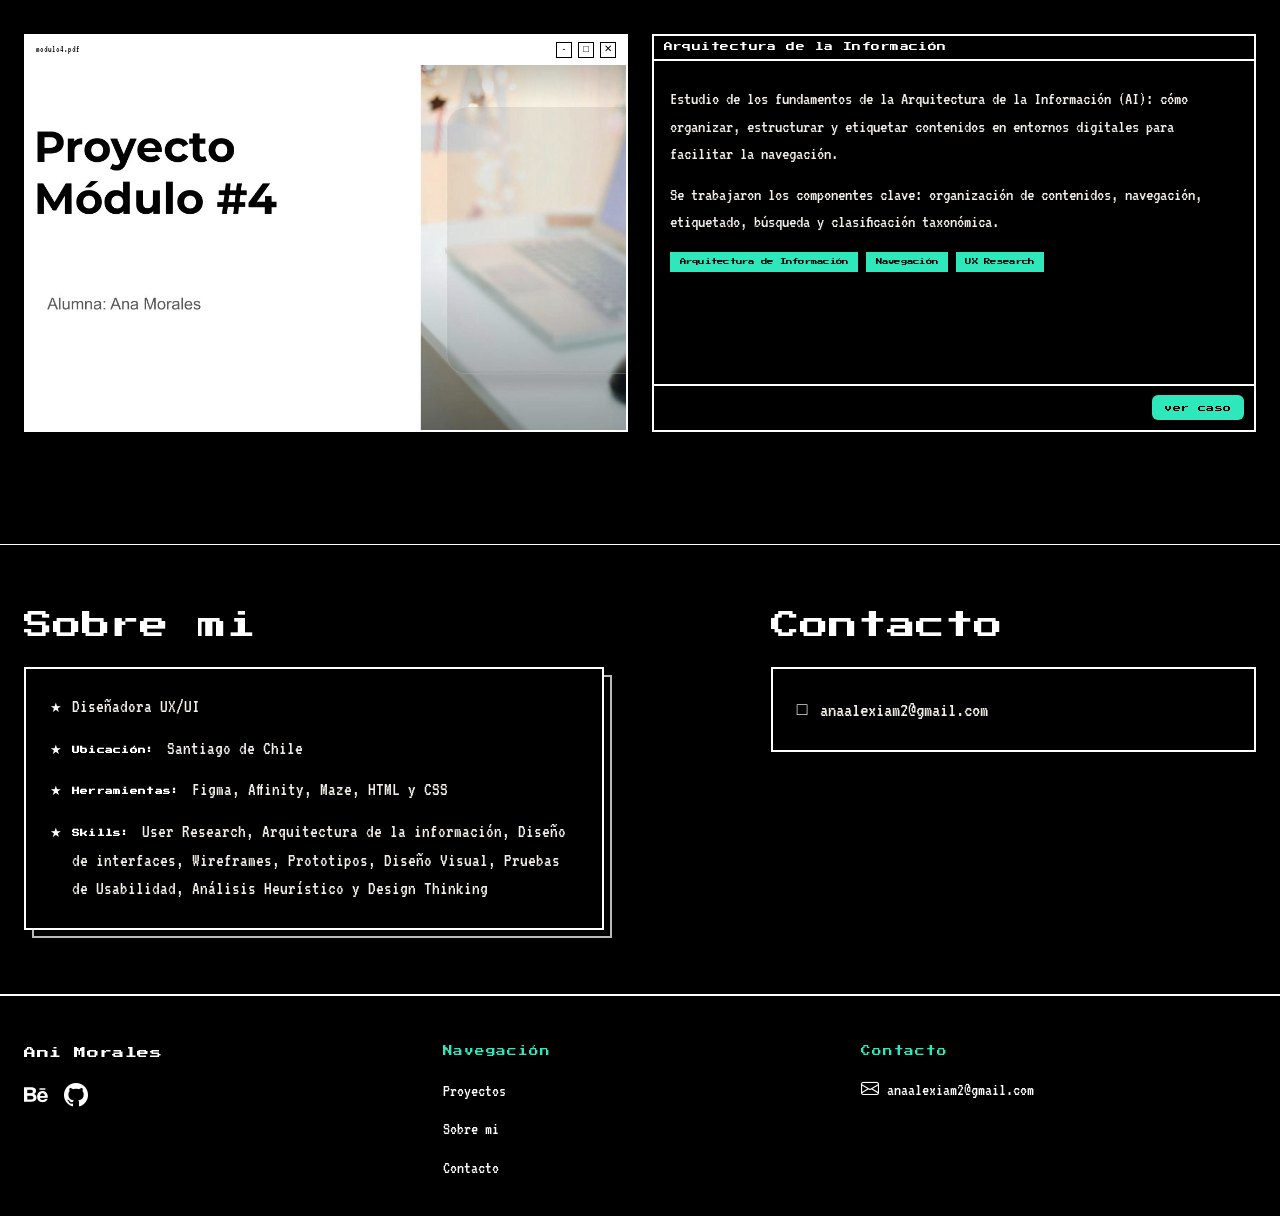
==== commit b584105d: "feat: agregar proyectos Módulo 3 y Módulo 4 con portadas y descripciones" ====
--- a/index.html
+++ b/index.html
@@ -3,7 +3,7 @@
   <head>
     <meta charset="UTF-8" />
     <meta name="viewport" content="width=device-width, initial-scale=1.0" />
-    <title>Ani Morales | Portfolio</title>
+    <title>Ani Morales | Portafolio</title>
 
     <link rel="preconnect" href="https://fonts.googleapis.com" />
     <link rel="preconnect" href="https://fonts.gstatic.com" crossorigin />
@@ -135,6 +135,78 @@
         </article>
 
 
+        <article class="row proyecto-row">
+          <div class="col-12 col-lg-6">
+            <a href="assets/docs/modulo3.pdf" target="_blank" rel="noopener" class="file-window file-window--link">
+              <div class="file-window__titlebar">
+                <span class="file-window__title">modulo3.pdf</span>
+                <div class="file-window__controls" aria-hidden="true">
+                  <span>&#8722;</span>
+                  <span>&#9633;</span>
+                  <span>&#10005;</span>
+                </div>
+              </div>
+              <div class="file-window__body file-window__body--preview">
+                <img src="assets/images/modulo3-cover.jpg" alt="Portada Proyecto Módulo 3" class="file-preview-img" />
+                <p class="file-info__open">[ click para abrir PDF ]</p>
+              </div>
+            </a>
+          </div>
+          <div class="col-12 col-lg-6">
+            <div class="project-card">
+              <h3 class="project-card__header">Diseño Centrado en el Usuario</h3>
+              <div class="project-card__body">
+                <p class="project-desc">Investigación y aplicación del enfoque DCU, metodología iterativa que sitúa a las personas en el centro del proceso de diseño.</p>
+                <p class="project-desc">Se exploró cómo comprender necesidades, capacidades y contexto de usuarios para crear soluciones funcionales, accesibles y significativas.</p>
+                <div class="project-tags">
+                  <span class="project-tag">DCU</span>
+                  <span class="project-tag">User Research</span>
+                  <span class="project-tag">Diseño Iterativo</span>
+                </div>
+              </div>
+              <div class="project-card__footer">
+                <a href="assets/docs/modulo3.pdf" target="_blank" rel="noopener" class="btn btn-ver-mas">ver caso</a>
+              </div>
+            </div>
+          </div>
+        </article>
+
+        <article class="row proyecto-row">
+          <div class="col-12 col-lg-6">
+            <a href="assets/docs/modulo4.pdf" target="_blank" rel="noopener" class="file-window file-window--link">
+              <div class="file-window__titlebar">
+                <span class="file-window__title">modulo4.pdf</span>
+                <div class="file-window__controls" aria-hidden="true">
+                  <span>&#8722;</span>
+                  <span>&#9633;</span>
+                  <span>&#10005;</span>
+                </div>
+              </div>
+              <div class="file-window__body file-window__body--preview">
+                <img src="assets/images/modulo4-cover.jpg" alt="Portada Proyecto Módulo 4" class="file-preview-img" />
+                <p class="file-info__open">[ click para abrir PDF ]</p>
+              </div>
+            </a>
+          </div>
+          <div class="col-12 col-lg-6">
+            <div class="project-card">
+              <h3 class="project-card__header">Arquitectura de la Información</h3>
+              <div class="project-card__body">
+                <p class="project-desc">Estudio de los fundamentos de la Arquitectura de la Información (AI): cómo organizar, estructurar y etiquetar contenidos en entornos digitales para facilitar la navegación.</p>
+                <p class="project-desc">Se trabajaron los componentes clave: organización de contenidos, navegación, etiquetado, búsqueda y clasificación taxonómica.</p>
+                <div class="project-tags">
+                  <span class="project-tag">Arquitectura de Información</span>
+                  <span class="project-tag">Navegación</span>
+                  <span class="project-tag">UX Research</span>
+                </div>
+              </div>
+              <div class="project-card__footer">
+                <a href="assets/docs/modulo4.pdf" target="_blank" rel="noopener" class="btn btn-ver-mas">ver caso</a>
+              </div>
+            </div>
+          </div>
+        </article>
+
       </div>
     </section>
 
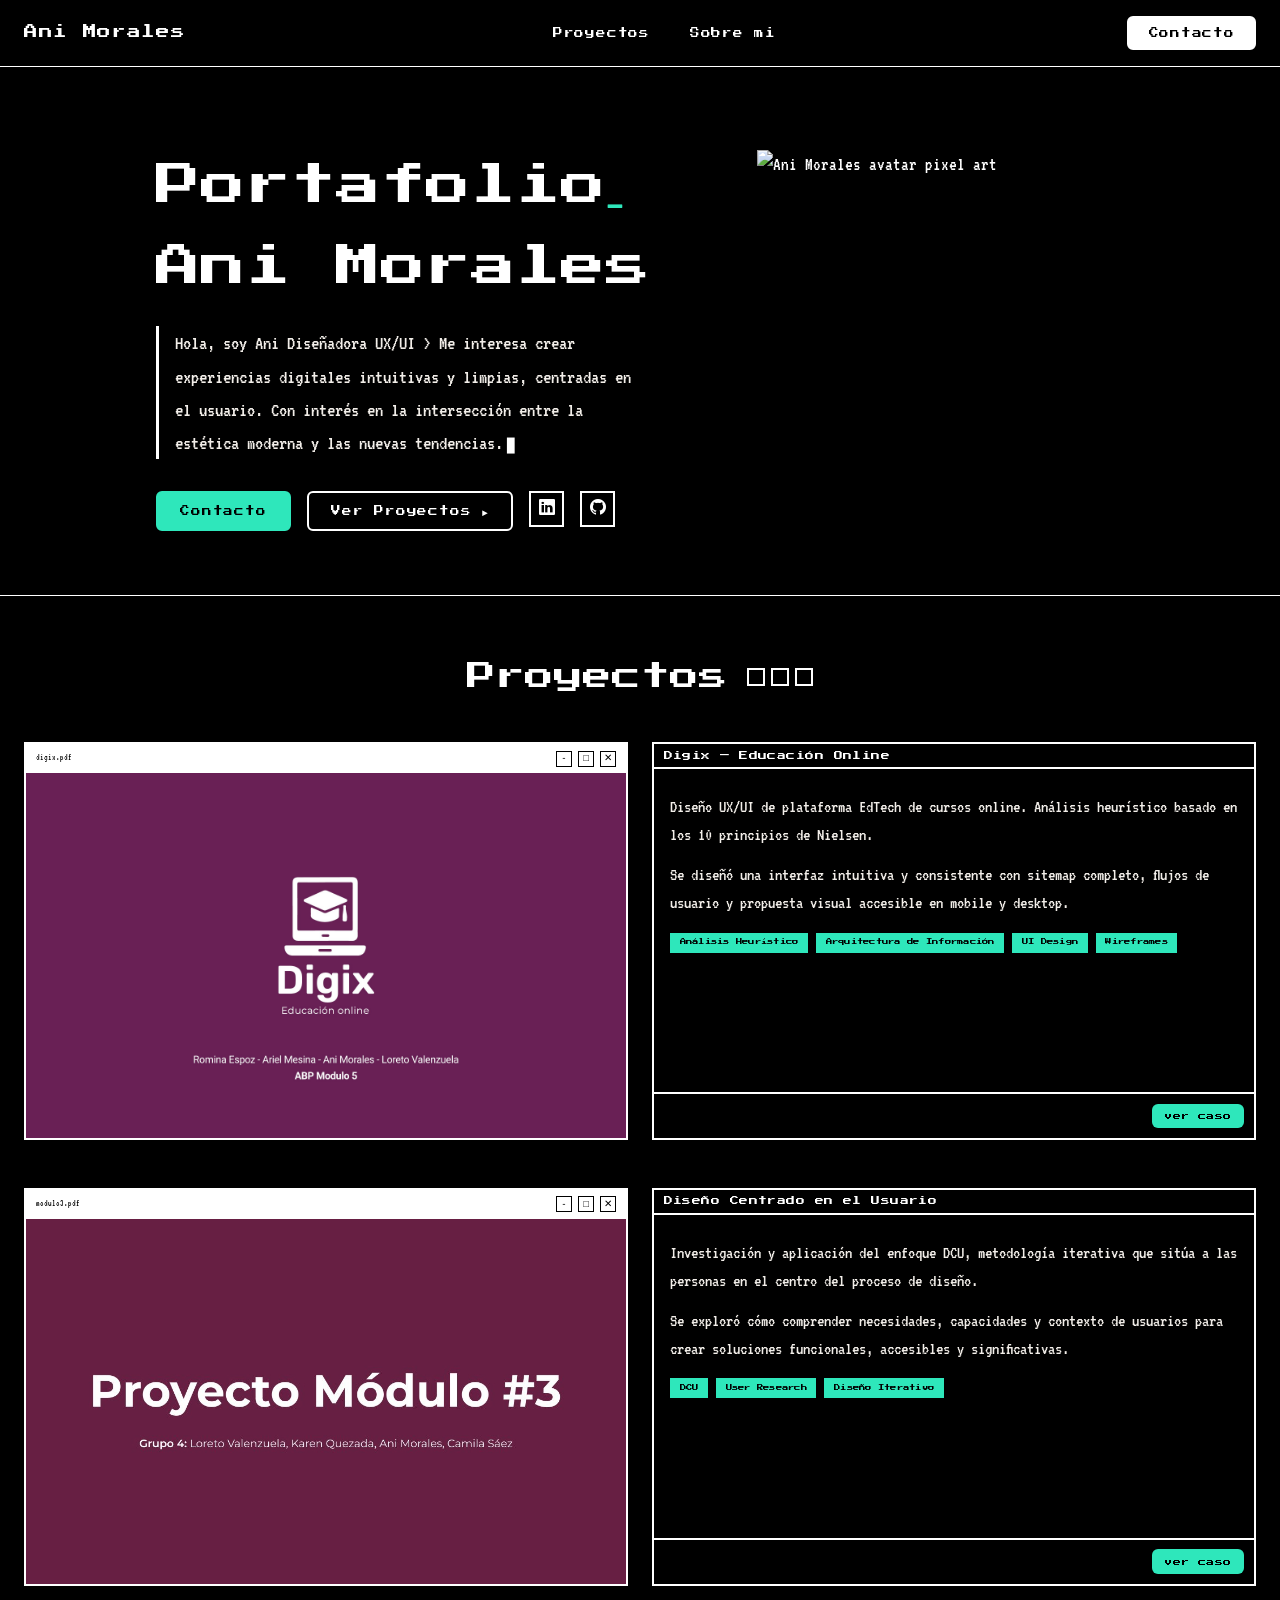
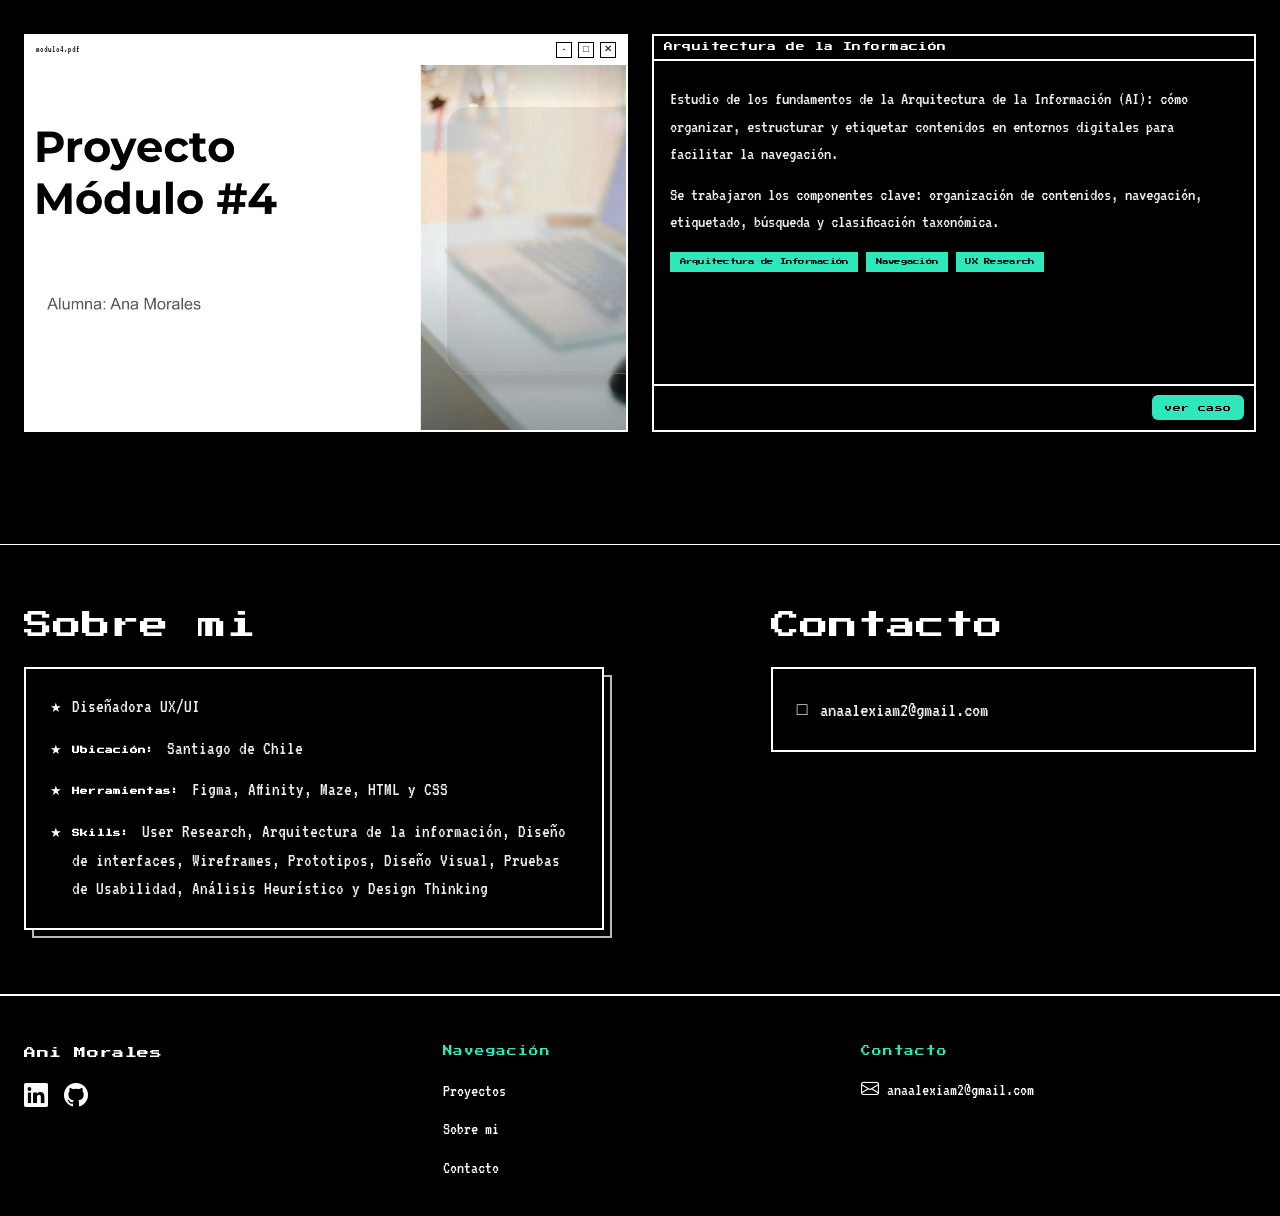
==== commit 4fa3d7a3: "feat: agregar iconos LinkedIn y GitHub" ====
--- a/index.html
+++ b/index.html
@@ -68,6 +68,12 @@
               <div class="hero-buttons">
                 <a href="#sobre-contacto" class="btn btn-hero-primary">Contacto</a>
                 <a href="#proyectos" class="btn btn-hero-secondary">Ver Proyectos &#9658;</a>
+                <a href="https://www.linkedin.com/" target="_blank" rel="noopener" aria-label="LinkedIn" class="btn-hero-icon">
+                  <i class="bi bi-linkedin"></i>
+                </a>
+                <a href="https://github.com/4-ni/" target="_blank" rel="noopener" aria-label="GitHub" class="btn-hero-icon">
+                  <i class="bi bi-github"></i>
+                </a>
               </div>
             </div>
           </div>
@@ -263,8 +269,8 @@
           <div class="col-12 col-md-4 footer-brand">
             <p class="footer-logo">Ani Morales</p>
             <div class="footer-socials">
-              <a href="https://www.behance.net/" target="_blank" rel="noopener" aria-label="Behance" class="footer-social-link">
-                <i class="bi bi-behance footer-icon"></i>
+              <a href="https://www.linkedin.com/" target="_blank" rel="noopener" aria-label="LinkedIn" class="footer-social-link">
+                <i class="bi bi-linkedin footer-icon"></i>
               </a>
               <a href="https://github.com/4-ni/" target="_blank" rel="noopener" aria-label="GitHub" class="footer-social-link">
                 <i class="bi bi-github footer-icon"></i>
--- a/assets/css/styles.css
+++ b/assets/css/styles.css
@@ -153,6 +153,23 @@
 .btn-hero-secondary:hover {
   background-color: var(--color-white);
   color: var(--color-bg);
+}
+
+.btn-hero-icon {
+  display: inline-flex;
+  align-items: center;
+  justify-content: center;
+  color: var(--color-white);
+  border: 2px solid var(--color-white);
+  width: 2.2rem;
+  height: 2.2rem;
+  font-size: 1rem;
+  transition: color 0.2s, border-color 0.2s;
+}
+
+.btn-hero-icon:hover {
+  color: var(--color-accent);
+  border-color: var(--color-accent);
 }
 
 /* Columna texto hero */
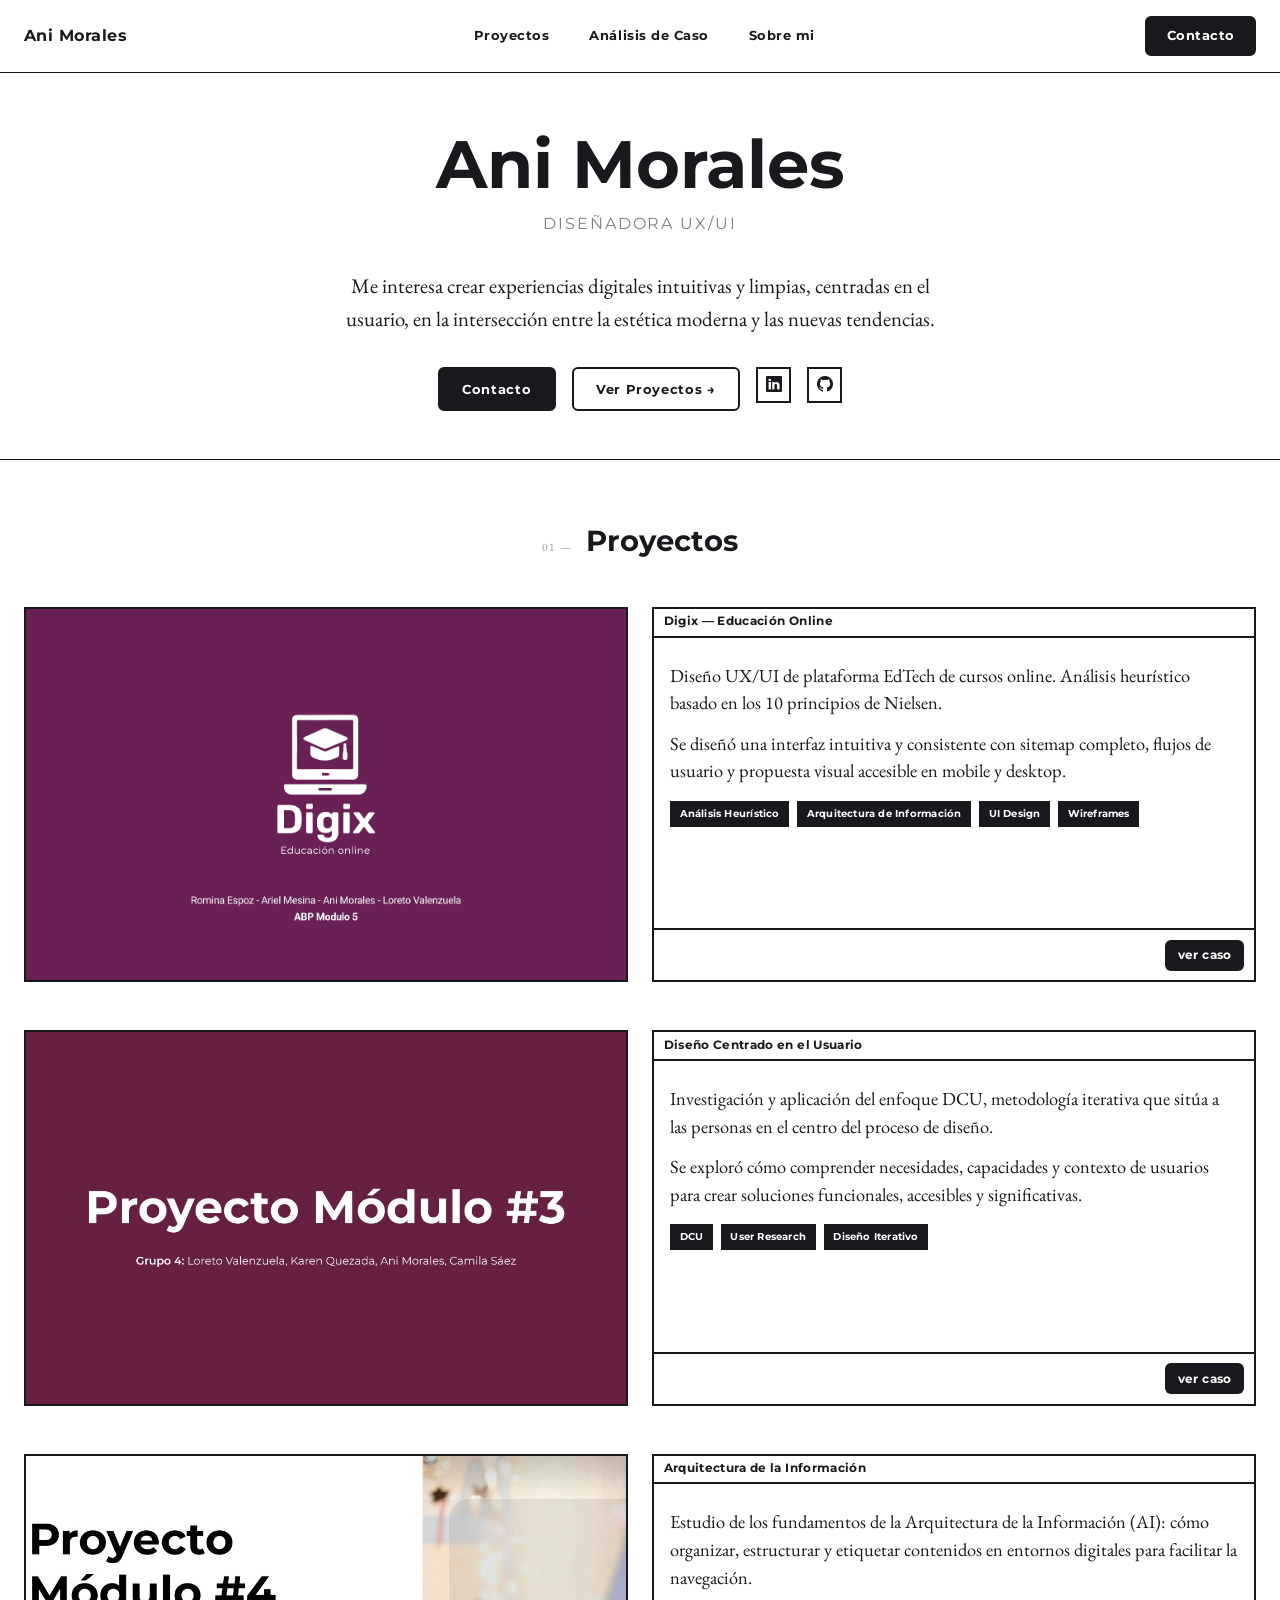
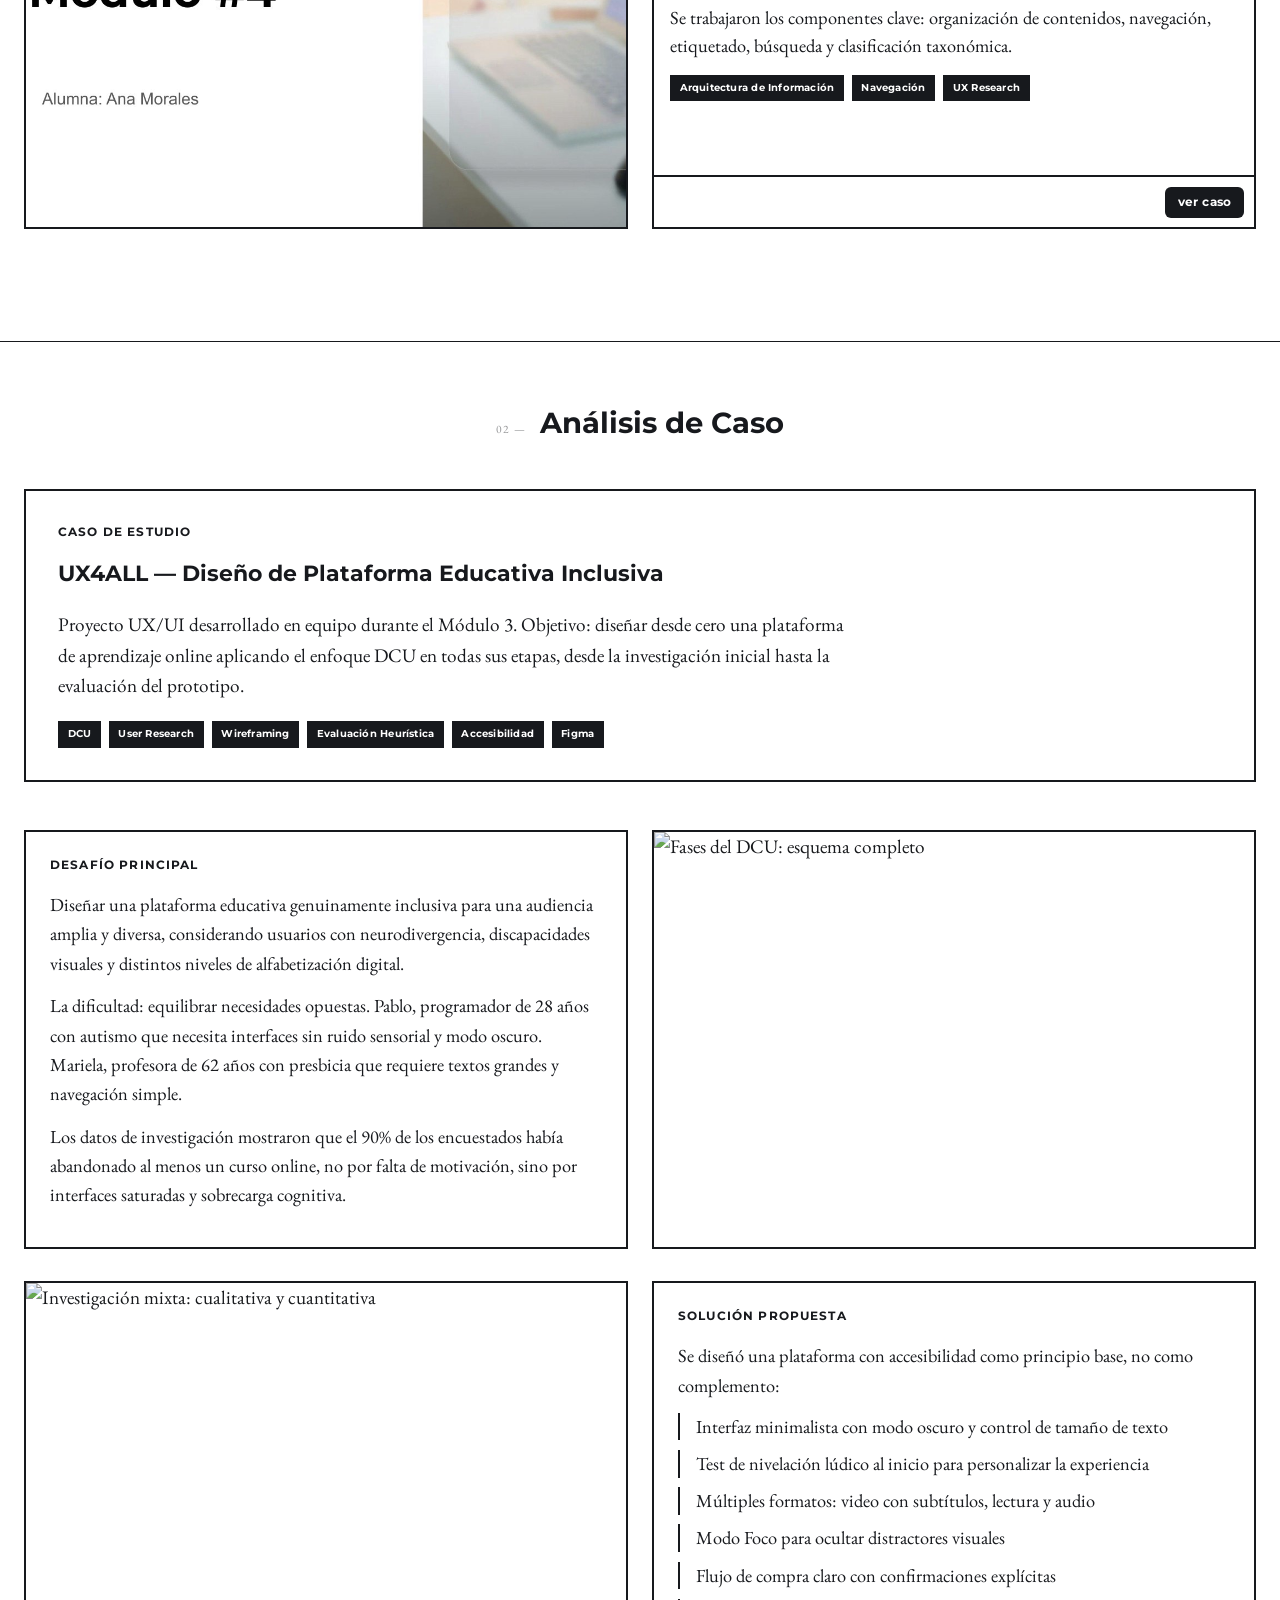
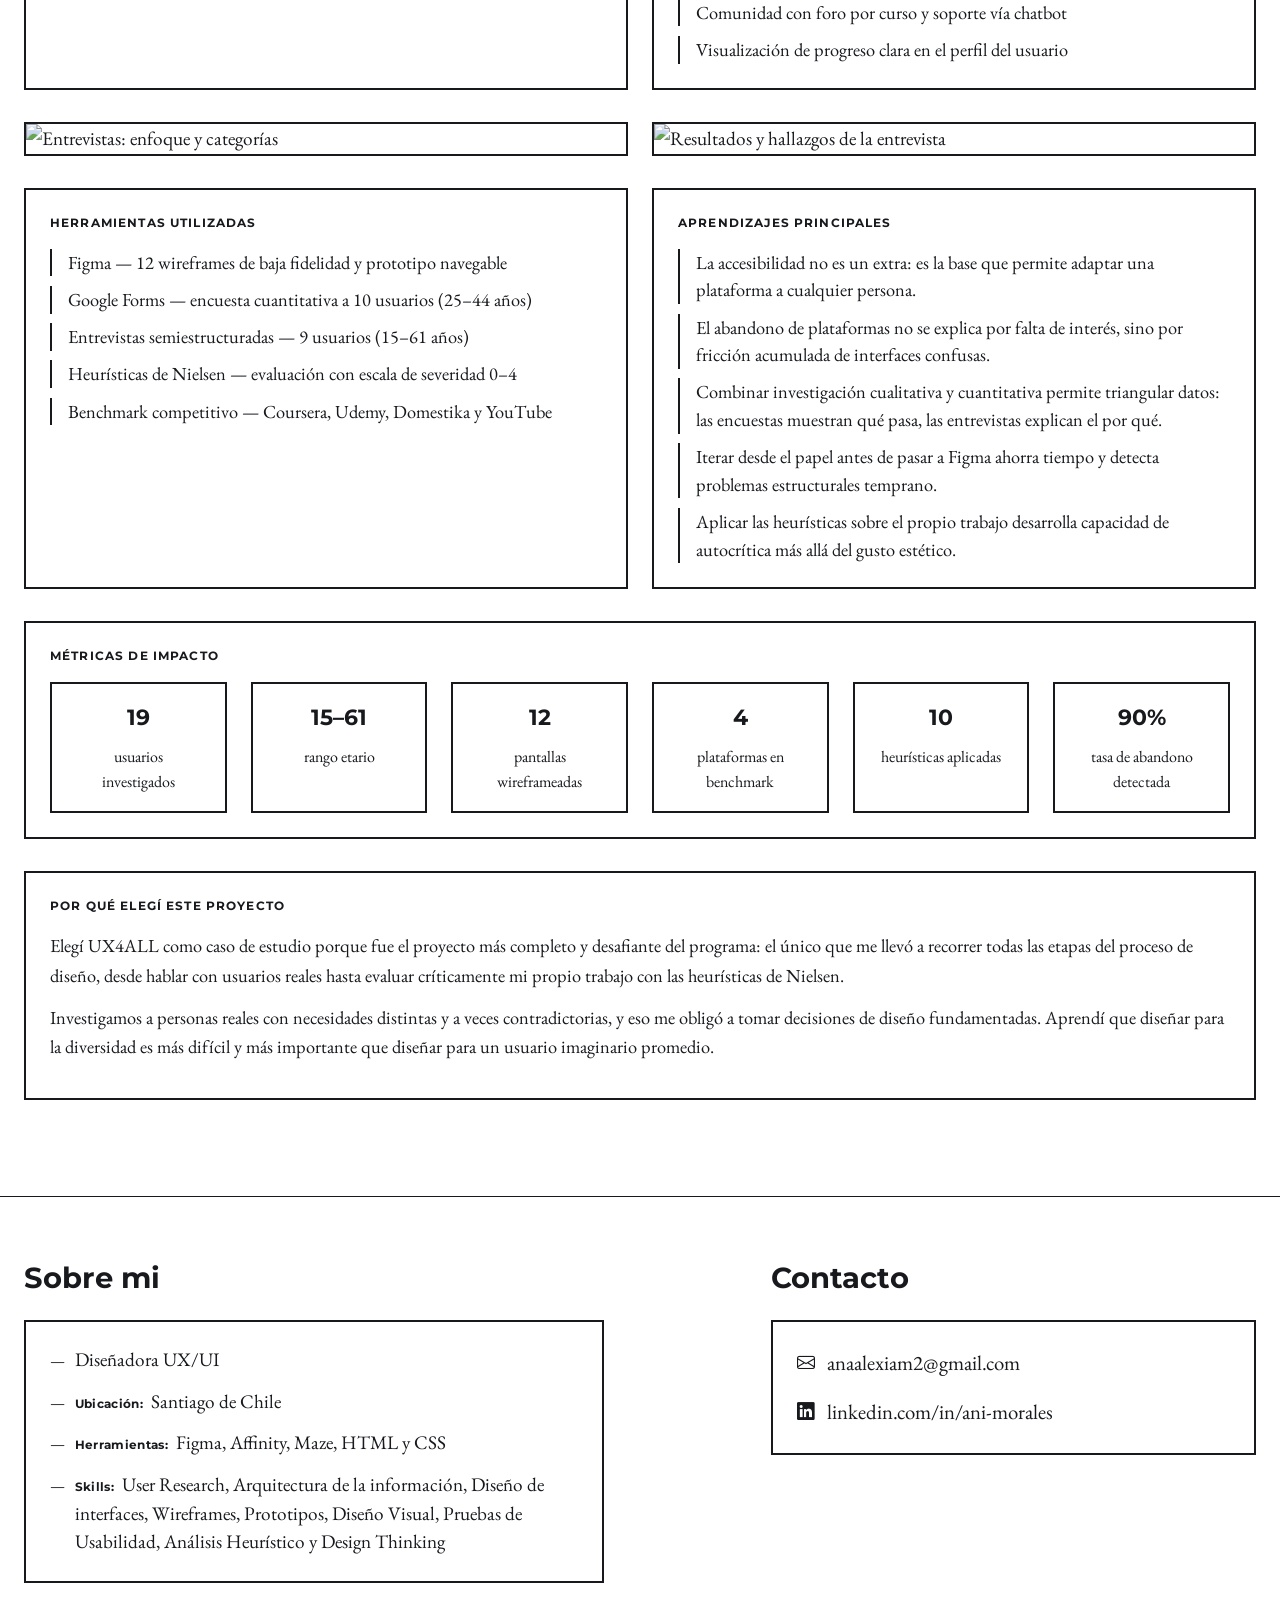
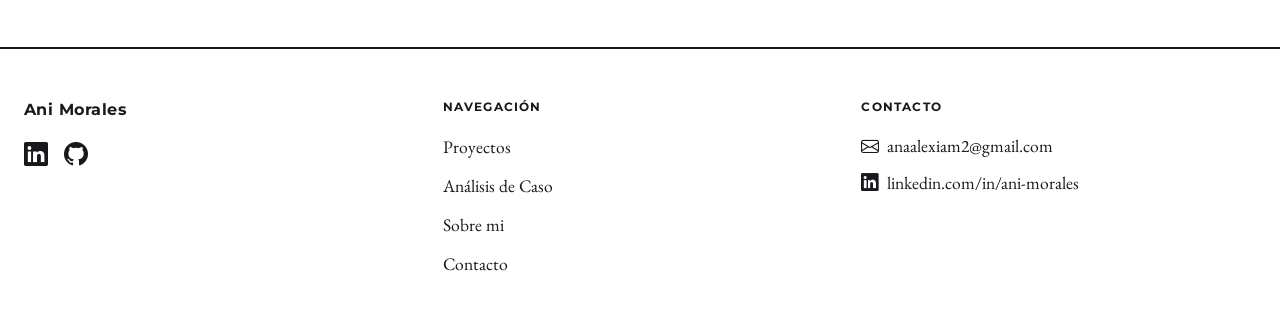
==== commit f1a91c4c: "refactor: rediseño visual completo — tipografía, colores y limpieza UX - Fuentes: Press Start 2P y V" ====
--- a/index.html
+++ b/index.html
@@ -7,7 +7,7 @@
 
     <link rel="preconnect" href="https://fonts.googleapis.com" />
     <link rel="preconnect" href="https://fonts.gstatic.com" crossorigin />
-    <link href="https://fonts.googleapis.com/css2?family=Press+Start+2P&family=VT323&display=swap" rel="stylesheet" />
+    <link href="https://fonts.googleapis.com/css2?family=EB+Garamond:ital,wght@0,400;0,500;1,400&family=Montserrat:wght@400;600;700&display=swap" rel="stylesheet" />
     <link href="https://cdn.jsdelivr.net/npm/bootstrap@5.3.3/dist/css/bootstrap.min.css" rel="stylesheet" />
     <link href="https://cdn.jsdelivr.net/npm/bootstrap-icons@1.11.3/font/bootstrap-icons.min.css" rel="stylesheet" />
     <link rel="icon" type="image/png" href="assets/images/ascii_ani.png" />
@@ -40,6 +40,9 @@
                 <a class="nav-link" href="#proyectos">Proyectos</a>
               </li>
               <li class="nav-item">
+                <a class="nav-link" href="#analisis-caso">Análisis de Caso</a>
+              </li>
+              <li class="nav-item">
                 <a class="nav-link" href="#sobre-contacto">Sobre mi</a>
               </li>
             </ul>
@@ -55,20 +58,17 @@
       <div class="container-fluid px-4">
         <div class="row align-items-start">
 
-          <div class="col-7 hero-text-col">
-            <h1 class="hero-title">
-              Portafolio<span class="accent">_</span><br />
-              Ani Morales
-            </h1>
+          <div class="col-12 hero-text-col">
+            <h1 class="hero-title">Ani Morales</h1>
+            <p class="hero-role">Diseñadora UX/UI</p>
             <div class="hero-bottom d-flex flex-column">
               <p class="hero-desc">
-                Hola, soy Ani Diseñadora UX/UI
-                &gt; Me interesa crear experiencias digitales intuitivas y limpias, centradas en el usuario. Con interés en la intersección entre la estética moderna y las nuevas tendencias.<span class="cursor-blink">&#9646;</span>
+                Me interesa crear experiencias digitales intuitivas y limpias, centradas en el usuario, en la intersección entre la estética moderna y las nuevas tendencias.
               </p>
               <div class="hero-buttons">
                 <a href="#sobre-contacto" class="btn btn-hero-primary">Contacto</a>
-                <a href="#proyectos" class="btn btn-hero-secondary">Ver Proyectos &#9658;</a>
-                <a href="https://www.linkedin.com/" target="_blank" rel="noopener" aria-label="LinkedIn" class="btn-hero-icon">
+                <a href="#proyectos" class="btn btn-hero-secondary">Ver Proyectos →</a>
+                <a href="https://www.linkedin.com/in/ani-morales" target="_blank" rel="noopener" aria-label="LinkedIn" class="btn-hero-icon">
                   <i class="bi bi-linkedin"></i>
                 </a>
                 <a href="https://github.com/4-ni/" target="_blank" rel="noopener" aria-label="GitHub" class="btn-hero-icon">
@@ -78,14 +78,6 @@
             </div>
           </div>
 
-          <div class="col-5 hero-image-col">
-            <img
-              src="assets/images/ascii_ani.png"
-              alt="Ani Morales avatar pixel art"
-              class="hero-avatar"
-            />
-          </div>
-
         </div>
       </div>
     </section>
@@ -94,29 +86,16 @@
     <section id="proyectos">
       <div class="container-fluid px-4">
 
-        <header class="proyectos-header">
-          <h2 class="section-title">Proyectos</h2>
-          <div class="proyectos-dots" aria-hidden="true">
-            <span class="dot"></span>
-            <span class="dot"></span>
-            <span class="dot"></span>
-          </div>
+        <header class="section-header">
+          <h2 class="section-title"><span class="section-num">01 —</span> Proyectos</h2>
         </header>
 
         <article class="row proyecto-row">
           <div class="col-12 col-lg-6">
             <a href="assets/docs/digix.pdf" target="_blank" rel="noopener" class="file-window file-window--link">
-              <div class="file-window__titlebar">
-                <span class="file-window__title">digix.pdf</span>
-                <div class="file-window__controls" aria-hidden="true">
-                  <span>&#8722;</span>
-                  <span>&#9633;</span>
-                  <span>&#10005;</span>
-                </div>
-              </div>
               <div class="file-window__body file-window__body--preview">
                 <img src="assets/images/digix-cover.jpg" alt="Portada proyecto Digix" class="file-preview-img" />
-                <p class="file-info__open">[ click para abrir PDF ]</p>
+                <p class="file-info__open">Abrir PDF →</p>
               </div>
             </a>
           </div>
@@ -144,17 +123,9 @@
         <article class="row proyecto-row">
           <div class="col-12 col-lg-6">
             <a href="assets/docs/modulo3.pdf" target="_blank" rel="noopener" class="file-window file-window--link">
-              <div class="file-window__titlebar">
-                <span class="file-window__title">modulo3.pdf</span>
-                <div class="file-window__controls" aria-hidden="true">
-                  <span>&#8722;</span>
-                  <span>&#9633;</span>
-                  <span>&#10005;</span>
-                </div>
-              </div>
               <div class="file-window__body file-window__body--preview">
                 <img src="assets/images/modulo3-cover.jpg" alt="Portada Proyecto Módulo 3" class="file-preview-img" />
-                <p class="file-info__open">[ click para abrir PDF ]</p>
+                <p class="file-info__open">Abrir PDF →</p>
               </div>
             </a>
           </div>
@@ -180,17 +151,9 @@
         <article class="row proyecto-row">
           <div class="col-12 col-lg-6">
             <a href="assets/docs/modulo4.pdf" target="_blank" rel="noopener" class="file-window file-window--link">
-              <div class="file-window__titlebar">
-                <span class="file-window__title">modulo4.pdf</span>
-                <div class="file-window__controls" aria-hidden="true">
-                  <span>&#8722;</span>
-                  <span>&#9633;</span>
-                  <span>&#10005;</span>
-                </div>
-              </div>
               <div class="file-window__body file-window__body--preview">
                 <img src="assets/images/modulo4-cover.jpg" alt="Portada Proyecto Módulo 4" class="file-preview-img" />
-                <p class="file-info__open">[ click para abrir PDF ]</p>
+                <p class="file-info__open">Abrir PDF →</p>
               </div>
             </a>
           </div>
@@ -216,6 +179,161 @@
       </div>
     </section>
 
+    <!-- ANÁLISIS DE CASO -->
+    <section id="analisis-caso">
+      <div class="container-fluid px-4">
+
+        <header class="section-header">
+          <h2 class="section-title"><span class="section-num">02 —</span> Análisis de Caso</h2>
+        </header>
+
+        <!-- Título del caso -->
+        <div class="caso-hero">
+          <div class="caso-hero__label">Caso de Estudio</div>
+          <h3 class="caso-hero__title">UX4ALL — Diseño de Plataforma Educativa Inclusiva</h3>
+          <p class="caso-hero__desc">Proyecto UX/UI desarrollado en equipo durante el Módulo 3. Objetivo: diseñar desde cero una plataforma de aprendizaje online aplicando el enfoque DCU en todas sus etapas, desde la investigación inicial hasta la evaluación del prototipo.</p>
+          <div class="project-tags">
+            <span class="project-tag">DCU</span>
+            <span class="project-tag">User Research</span>
+            <span class="project-tag">Wireframing</span>
+            <span class="project-tag">Evaluación Heurística</span>
+            <span class="project-tag">Accesibilidad</span>
+            <span class="project-tag">Figma</span>
+          </div>
+        </div>
+
+        <!-- Desafío + imagen fases DCU -->
+        <div class="row caso-row">
+          <div class="col-12 col-lg-6">
+            <div class="caso-block">
+              <p class="caso-block__label">Desafío principal</p>
+              <p class="caso-text">Diseñar una plataforma educativa genuinamente inclusiva para una audiencia amplia y diversa, considerando usuarios con neurodivergencia, discapacidades visuales y distintos niveles de alfabetización digital.</p>
+              <p class="caso-text">La dificultad: equilibrar necesidades opuestas. <span class="text-accent">Pablo</span>, programador de 28 años con autismo que necesita interfaces sin ruido sensorial y modo oscuro. <span class="text-accent">Mariela</span>, profesora de 62 años con presbicia que requiere textos grandes y navegación simple.</p>
+              <p class="caso-text">Los datos de investigación mostraron que el <span class="text-accent">90% de los encuestados había abandonado al menos un curso online</span>, no por falta de motivación, sino por interfaces saturadas y sobrecarga cognitiva.</p>
+            </div>
+          </div>
+          <div class="col-12 col-lg-6">
+            <div class="caso-img-wrapper">
+              <img src="assets/images/ux4all-fases-dcu.jpg" alt="Fases del DCU: esquema completo" class="caso-img" />
+            </div>
+          </div>
+        </div>
+
+        <!-- Solución + imagen investigación -->
+        <div class="row caso-row">
+          <div class="col-12 col-lg-6 order-lg-2">
+            <div class="caso-block">
+              <p class="caso-block__label">Solución propuesta</p>
+              <p class="caso-text">Se diseñó una plataforma con accesibilidad como principio base, no como complemento:</p>
+              <ul class="caso-list">
+                <li>Interfaz minimalista con modo oscuro y control de tamaño de texto</li>
+                <li>Test de nivelación lúdico al inicio para personalizar la experiencia</li>
+                <li>Múltiples formatos: video con subtítulos, lectura y audio</li>
+                <li>Modo Foco para ocultar distractores visuales</li>
+                <li>Flujo de compra claro con confirmaciones explícitas</li>
+                <li>Comunidad con foro por curso y soporte vía chatbot</li>
+                <li>Visualización de progreso clara en el perfil del usuario</li>
+              </ul>
+            </div>
+          </div>
+          <div class="col-12 col-lg-6 order-lg-1">
+            <div class="caso-img-wrapper">
+              <img src="assets/images/ux4all-investigacion.jpg" alt="Investigación mixta: cualitativa y cuantitativa" class="caso-img" />
+            </div>
+          </div>
+        </div>
+
+        <!-- Entrevistas + Encuestas -->
+        <div class="row caso-row">
+          <div class="col-12 col-lg-6">
+            <div class="caso-img-wrapper">
+              <img src="assets/images/ux4all-entrevistas.jpg" alt="Entrevistas: enfoque y categorías" class="caso-img" />
+            </div>
+          </div>
+          <div class="col-12 col-lg-6">
+            <div class="caso-img-wrapper">
+              <img src="assets/images/ux4all-hallazgos.jpg" alt="Resultados y hallazgos de la entrevista" class="caso-img" />
+            </div>
+          </div>
+        </div>
+
+        <!-- Herramientas + Aprendizajes -->
+        <div class="row caso-row">
+          <div class="col-12 col-lg-6">
+            <div class="caso-block">
+              <p class="caso-block__label">Herramientas utilizadas</p>
+              <ul class="caso-list">
+                <li><span class="text-accent">Figma</span> — 12 wireframes de baja fidelidad y prototipo navegable</li>
+                <li><span class="text-accent">Google Forms</span> — encuesta cuantitativa a 10 usuarios (25–44 años)</li>
+                <li><span class="text-accent">Entrevistas semiestructuradas</span> — 9 usuarios (15–61 años)</li>
+                <li><span class="text-accent">Heurísticas de Nielsen</span> — evaluación con escala de severidad 0–4</li>
+                <li><span class="text-accent">Benchmark competitivo</span> — Coursera, Udemy, Domestika y YouTube</li>
+              </ul>
+            </div>
+          </div>
+          <div class="col-12 col-lg-6">
+            <div class="caso-block">
+              <p class="caso-block__label">Aprendizajes principales</p>
+              <ul class="caso-list">
+                <li>La accesibilidad no es un extra: es la base que permite adaptar una plataforma a cualquier persona.</li>
+                <li>El abandono de plataformas no se explica por falta de interés, sino por fricción acumulada de interfaces confusas.</li>
+                <li>Combinar investigación cualitativa y cuantitativa permite triangular datos: las encuestas muestran qué pasa, las entrevistas explican el por qué.</li>
+                <li>Iterar desde el papel antes de pasar a Figma ahorra tiempo y detecta problemas estructurales temprano.</li>
+                <li>Aplicar las heurísticas sobre el propio trabajo desarrolla capacidad de autocrítica más allá del gusto estético.</li>
+              </ul>
+            </div>
+          </div>
+        </div>
+
+        <!-- Métricas -->
+        <div class="row caso-row">
+          <div class="col-12">
+            <div class="caso-block">
+              <p class="caso-block__label">Métricas de impacto</p>
+              <div class="caso-metrics">
+                <div class="caso-metric">
+                  <span class="caso-metric__num">19</span>
+                  <span class="caso-metric__label">usuarios investigados</span>
+                </div>
+                <div class="caso-metric">
+                  <span class="caso-metric__num">15–61</span>
+                  <span class="caso-metric__label">rango etario</span>
+                </div>
+                <div class="caso-metric">
+                  <span class="caso-metric__num">12</span>
+                  <span class="caso-metric__label">pantallas wireframeadas</span>
+                </div>
+                <div class="caso-metric">
+                  <span class="caso-metric__num">4</span>
+                  <span class="caso-metric__label">plataformas en benchmark</span>
+                </div>
+                <div class="caso-metric">
+                  <span class="caso-metric__num">10</span>
+                  <span class="caso-metric__label">heurísticas aplicadas</span>
+                </div>
+                <div class="caso-metric">
+                  <span class="caso-metric__num">90%</span>
+                  <span class="caso-metric__label">tasa de abandono detectada</span>
+                </div>
+              </div>
+            </div>
+          </div>
+        </div>
+
+        <!-- Por qué este proyecto -->
+        <div class="row caso-row">
+          <div class="col-12">
+            <div class="caso-block caso-block--accent">
+              <p class="caso-block__label">Por qué elegí este proyecto</p>
+              <p class="caso-text">Elegí UX4ALL como caso de estudio porque fue el proyecto más completo y desafiante del programa: el único que me llevó a recorrer todas las etapas del proceso de diseño, desde hablar con usuarios reales hasta evaluar críticamente mi propio trabajo con las heurísticas de Nielsen.</p>
+              <p class="caso-text">Investigamos a personas reales con necesidades distintas y a veces contradictorias, y eso me obligó a tomar decisiones de diseño fundamentadas. Aprendí que <span class="text-accent">diseñar para la diversidad es más difícil y más importante que diseñar para un usuario imaginario promedio.</span></p>
+            </div>
+          </div>
+        </div>
+
+      </div>
+    </section>
+
     <!-- SOBRE MI + CONTACTO -->
     <section id="sobre-contacto">
       <div class="container-fluid px-4">
@@ -227,19 +345,19 @@
               <div class="profile-card">
                 <ul class="profile-list">
                   <li>
-                    <span class="profile-star" aria-hidden="true">&#9733;</span>
+                    <span class="profile-star" aria-hidden="true">—</span>
                     <span>Diseñadora UX/UI</span>
                   </li>
                   <li>
-                    <span class="profile-star" aria-hidden="true">&#9733;</span>
+                    <span class="profile-star" aria-hidden="true">—</span>
                     <span><strong>Ubicación:</strong> Santiago de Chile</span>
                   </li>
                   <li>
-                    <span class="profile-star" aria-hidden="true">&#9733;</span>
+                    <span class="profile-star" aria-hidden="true">—</span>
                     <span><strong>Herramientas:</strong> Figma, Affinity, Maze, HTML y CSS</span>
                   </li>
                   <li>
-                    <span class="profile-star" aria-hidden="true">&#9733;</span>
+                    <span class="profile-star" aria-hidden="true">—</span>
                     <span><strong>Skills:</strong> User Research, Arquitectura de la información, Diseño de interfaces, Wireframes, Prototipos, Diseño Visual, Pruebas de Usabilidad, Análisis Heurístico y Design Thinking</span>
                   </li>
                 </ul>
@@ -251,8 +369,12 @@
             <h2 class="section-title mb-4">Contacto</h2>
             <div class="contact-info-wrapper">
               <div class="contact-info-email">
-                <span class="contact-box-icon" aria-hidden="true">&#9633;</span>
+                <span class="contact-box-icon" aria-hidden="true"><i class="bi bi-envelope"></i></span>
                 <a href="mailto:anaalexiam2@gmail.com">anaalexiam2@gmail.com</a>
+              </div>
+              <div class="contact-info-email mt-3">
+                <span class="contact-box-icon" aria-hidden="true"><i class="bi bi-linkedin"></i></span>
+                <a href="https://www.linkedin.com/in/ani-morales" target="_blank" rel="noopener">linkedin.com/in/ani-morales</a>
               </div>
             </div>
           </div>
@@ -269,7 +391,7 @@
           <div class="col-12 col-md-4 footer-brand">
             <p class="footer-logo">Ani Morales</p>
             <div class="footer-socials">
-              <a href="https://www.linkedin.com/" target="_blank" rel="noopener" aria-label="LinkedIn" class="footer-social-link">
+              <a href="https://www.linkedin.com/in/ani-morales" target="_blank" rel="noopener" aria-label="LinkedIn" class="footer-social-link">
                 <i class="bi bi-linkedin footer-icon"></i>
               </a>
               <a href="https://github.com/4-ni/" target="_blank" rel="noopener" aria-label="GitHub" class="footer-social-link">
@@ -282,6 +404,7 @@
             <p class="footer-col-title">Navegación</p>
             <ul>
               <li><a href="#proyectos">Proyectos</a></li>
+              <li><a href="#analisis-caso">Análisis de Caso</a></li>
               <li><a href="#sobre-contacto">Sobre mi</a></li>
               <li><a href="#sobre-contacto">Contacto</a></li>
             </ul>
@@ -293,6 +416,10 @@
               <i class="bi bi-envelope footer-icon" aria-hidden="true"></i>
               <a href="mailto:anaalexiam2@gmail.com">anaalexiam2@gmail.com</a>
             </div>
+            <div class="footer-email mt-2">
+              <i class="bi bi-linkedin footer-icon" aria-hidden="true"></i>
+              <a href="https://www.linkedin.com/in/ani-morales" target="_blank" rel="noopener">linkedin.com/in/ani-morales</a>
+            </div>
           </div>
 
         </div>
@@ -302,4 +429,3 @@
     <script src="https://cdn.jsdelivr.net/npm/bootstrap@5.3.3/dist/js/bootstrap.bundle.min.js"></script>
   </body>
 </html>
-                                                                          
--- a/assets/css/styles.css
+++ b/assets/css/styles.css
@@ -6,14 +6,14 @@
    1. VARIABLES
    -------------------------------------------- */
 :root {
-  --color-bg:       #000000;
-  --color-white:    #FFFFFF;
-  --color-accent:   #2EE7BB;
-  --color-cream:    #F2EEE9;
-  --color-gray:     #BABABA;
-
-  --font-pixel:     'Press Start 2P', monospace;
-  --font-body:      'VT323', monospace;
+  --color-bg:       #FFFFFF;
+  --color-white:    #17191d;
+  --color-accent:   #17191d;
+  --color-cream:    #17191d;
+  --color-gray:     #17191d;
+
+  --font-title:     'Montserrat', sans-serif;
+  --font-text:      'EB Garamond', serif;
 }
 
 /* --------------------------------------------
@@ -34,7 +34,7 @@
 body {
   background-color: var(--color-bg);
   color: var(--color-white);
-  font-family: var(--font-body);
+  font-family: var(--font-text);
   font-size: 1.2rem;
   line-height: 1.6;
   padding-top: 70px; /* compensa navbar fixed */
@@ -44,12 +44,13 @@
    3. TIPOGRAFÍA BASE
    -------------------------------------------- */
 h1, h2, h3, h4, h5, h6 {
-  font-family: var(--font-pixel);
+  font-family: var(--font-title);
+  font-weight: 700;
   color: var(--color-white);
 }
 
 p, li, span, a {
-  font-family: var(--font-body);
+  font-family: var(--font-text);
 }
 
 a {
@@ -65,7 +66,7 @@
    4. UTILIDADES
    -------------------------------------------- */
 .text-accent {
-  color: var(--color-accent);
+  color: var(--color-white);
 }
 
 .text-gray {
@@ -76,12 +77,12 @@
   color: var(--color-cream);
 }
 
-.font-pixel {
-  font-family: var(--font-pixel);
-}
-
-.font-body {
-  font-family: var(--font-body);
+.font-title {
+  font-family: var(--font-title);
+}
+
+.font-text {
+  font-family: var(--font-text);
 }
 
 /* --------------------------------------------
@@ -90,24 +91,24 @@
 #hero {
   display: flex;
   align-items: center;
-  padding: 5rem 0 4rem;
+  padding: 3.5rem 0 3rem;
   border-bottom: 1px solid var(--color-white);
 }
 
 .hero-title {
-  font-family: var(--font-pixel);
-  font-size: clamp(1.6rem, 4vw, 2.8rem);
-  line-height: 1.6;
-  color: var(--color-white);
-  margin-bottom: 1.5rem;
+  font-family: var(--font-title);
+  font-size: clamp(2.4rem, 6vw, 4.2rem);
+  line-height: 1.15;
+  color: var(--color-white);
+  margin-bottom: 0;
 }
 
 .accent {
-  color: var(--color-accent);
+  color: var(--color-white);
 }
 
 .hero-desc {
-  font-family: var(--font-body);
+  font-family: var(--font-text);
   font-size: 1.3rem;
   color: var(--color-cream);
   border-left: 3px solid var(--color-white);
@@ -121,32 +122,36 @@
   display: flex;
   flex-wrap: wrap;
   gap: 1rem;
+  justify-content: center;
 }
 
 .btn-hero-primary {
-  font-family: var(--font-pixel);
-  font-size: 0.6rem;
+  font-family: var(--font-title);
+  font-size: 0.8rem;
+  font-weight: 700;
   background-color: var(--color-accent);
   color: var(--color-bg);
   border: 2px solid var(--color-accent);
   padding: 0.65rem 1.4rem;
-  letter-spacing: 0.08em;
+  letter-spacing: 0.05em;
   transition: background-color 0.2s, color 0.2s;
 }
 
 .btn-hero-primary:hover {
   background-color: transparent;
-  color: var(--color-accent);
+  color: var(--color-white);
+  border-color: var(--color-white);
 }
 
 .btn-hero-secondary {
-  font-family: var(--font-pixel);
-  font-size: 0.6rem;
+  font-family: var(--font-title);
+  font-size: 0.8rem;
+  font-weight: 700;
   background-color: var(--color-bg);
   color: var(--color-white);
   border: 2px solid var(--color-white);
   padding: 0.65rem 1.4rem;
-  letter-spacing: 0.08em;
+  letter-spacing: 0.05em;
   transition: background-color 0.2s, color 0.2s, border-color 0.2s;
 }
 
@@ -174,13 +179,29 @@
 
 /* Columna texto hero */
 .hero-text-col {
-  padding-left: 5rem;
-}
-
-@media (min-width: 992px) {
-  .hero-text-col {
-    padding-left: 9rem;
-  }
+  max-width: 860px;
+  margin: 0 auto;
+  text-align: center;
+}
+
+.hero-desc {
+  max-width: 600px;
+  margin-left: auto;
+  margin-right: auto;
+  border-left: none;
+  padding-left: 0;
+}
+
+.hero-role {
+  font-family: var(--font-title);
+  font-size: 1rem;
+  font-weight: 400;
+  color: var(--color-white);
+  letter-spacing: 0.12em;
+  text-transform: uppercase;
+  opacity: 0.55;
+  margin-bottom: 2rem;
+  margin-top: 0.5rem;
 }
 
 /* Imagen avatar */
@@ -243,8 +264,8 @@
   }
 
   .hero-title {
-    font-size: 0.72rem;
-    line-height: 1.8;
+    font-size: 1.1rem;
+    line-height: 1.5;
   }
 
   .hero-avatar {
@@ -252,13 +273,13 @@
   }
 
   .hero-desc {
-    font-size: 0.85rem;
+    font-size: 1rem;
     max-width: 100%;
   }
 
   .btn-hero-primary,
   .btn-hero-secondary {
-    font-size: 0.45rem;
+    font-size: 0.75rem;
     padding: 0.5rem 0.8rem;
   }
 }
@@ -280,11 +301,24 @@
   margin-bottom: 3rem;
 }
 
+.section-header {
+  text-align: center;
+  margin-bottom: 3rem;
+}
+
 .section-title {
-  font-family: var(--font-pixel);
+  font-family: var(--font-title);
   font-size: clamp(1rem, 3vw, 1.8rem);
   color: var(--color-white);
   margin: 0;
+}
+
+.section-num {
+  font-size: 0.72rem;
+  font-weight: 400;
+  letter-spacing: 0.12em;
+  opacity: 0.45;
+  margin-right: 0.4rem;
 }
 
 .proyectos-dots {
@@ -317,8 +351,9 @@
 .file-window__titlebar {
   background-color: var(--color-white);
   color: var(--color-bg);
-  font-family: var(--font-pixel);
-  font-size: 0.55rem;
+  font-family: var(--font-title);
+  font-size: 0.72rem;
+  font-weight: 700;
   padding: 0.4rem 0.6rem;
   display: flex;
   justify-content: space-between;
@@ -328,7 +363,7 @@
 .file-window__controls {
   display: flex;
   gap: 0.4rem;
-  font-size: 0.65rem;
+  font-size: 0.75rem;
 }
 
 .file-window__controls span {
@@ -339,7 +374,7 @@
   height: 16px;
   border: 1px solid var(--color-bg);
   cursor: pointer;
-  font-size: 0.6rem;
+  font-size: 0.72rem;
 }
 
 .file-window__body {
@@ -358,12 +393,13 @@
 }
 
 .project-card__header {
-  font-family: var(--font-pixel);
-  font-size: 0.55rem;
+  font-family: var(--font-title);
+  font-size: 0.72rem;
+  font-weight: 700;
   color: var(--color-white);
   padding: 0.4rem 0.6rem;
   border-bottom: 2px solid var(--color-white);
-  letter-spacing: 0.05em;
+  letter-spacing: 0.03em;
 }
 
 .project-card__body {
@@ -414,18 +450,19 @@
 }
 
 .file-info__open {
-  font-family: var(--font-pixel);
-  font-size: 0.45rem;
-  color: var(--color-accent);
+  font-family: var(--font-title);
+  font-size: 0.7rem;
+  font-weight: 700;
+  color: var(--color-white);
   margin: 0;
   padding: 0.5rem 0.8rem;
-  letter-spacing: 0.05em;
+  letter-spacing: 0.03em;
   background-color: var(--color-bg);
 }
 
 /* Descripción y tags en project card */
 .project-desc {
-  font-family: var(--font-body);
+  font-family: var(--font-text);
   font-size: 1.15rem;
   color: var(--color-cream);
   margin-bottom: 0.8rem;
@@ -440,23 +477,25 @@
 }
 
 .project-tag {
-  font-family: var(--font-pixel);
-  font-size: 0.4rem;
+  font-family: var(--font-title);
+  font-size: 0.65rem;
+  font-weight: 700;
   color: var(--color-bg);
   background-color: var(--color-accent);
   padding: 0.3rem 0.6rem;
-  letter-spacing: 0.04em;
+  letter-spacing: 0.02em;
 }
 
 /* Botón ver mas */
 .btn-ver-mas {
-  font-family: var(--font-pixel);
-  font-size: 0.5rem;
+  font-family: var(--font-title);
+  font-size: 0.75rem;
+  font-weight: 700;
   background-color: var(--color-accent);
   color: var(--color-bg);
   border: none;
   padding: 0.4rem 0.8rem;
-  letter-spacing: 0.05em;
+  letter-spacing: 0.03em;
   transition: background-color 0.2s, color 0.2s;
 }
 
@@ -478,7 +517,160 @@
 }
 
 /* --------------------------------------------
-   7. SOBRE MI + CONTACTO
+   7. ANÁLISIS DE CASO
+   -------------------------------------------- */
+#analisis-caso {
+  padding: 4rem 0;
+  border-bottom: 1px solid var(--color-white);
+}
+
+#analisis-caso {
+  scroll-margin-top: 70px;
+}
+
+/* Hero del caso */
+.caso-hero {
+  border: 2px solid var(--color-white);
+  padding: 2rem;
+  margin-bottom: 3rem;
+}
+
+.caso-hero__label {
+  font-family: var(--font-title);
+  font-size: 0.72rem;
+  font-weight: 700;
+  color: var(--color-white);
+  letter-spacing: 0.1em;
+  text-transform: uppercase;
+  margin-bottom: 1rem;
+}
+
+.caso-hero__title {
+  font-family: var(--font-title);
+  font-size: clamp(1rem, 2vw, 1.4rem);
+  font-weight: 700;
+  color: var(--color-white);
+  line-height: 1.5;
+  margin-bottom: 1.2rem;
+}
+
+.caso-hero__desc {
+  font-family: var(--font-text);
+  font-size: 1.2rem;
+  color: var(--color-cream);
+  margin-bottom: 1.2rem;
+  max-width: 800px;
+}
+
+/* Filas del caso */
+.caso-row {
+  margin-bottom: 2rem;
+  align-items: stretch;
+}
+
+/* Bloques de texto */
+.caso-block {
+  border: 2px solid var(--color-white);
+  padding: 1.5rem;
+  height: 100%;
+}
+
+.caso-block--accent {
+  border-color: var(--color-white);
+}
+
+.caso-block__label {
+  font-family: var(--font-title);
+  font-size: 0.72rem;
+  font-weight: 700;
+  color: var(--color-white);
+  letter-spacing: 0.1em;
+  text-transform: uppercase;
+  margin-bottom: 1rem;
+}
+
+.caso-text {
+  font-family: var(--font-text);
+  font-size: 1.15rem;
+  color: var(--color-cream);
+  margin-bottom: 0.8rem;
+  line-height: 1.6;
+}
+
+.caso-list {
+  list-style: none;
+  padding: 0;
+  margin: 0;
+  display: flex;
+  flex-direction: column;
+  gap: 0.6rem;
+}
+
+.caso-list li {
+  font-family: var(--font-text);
+  font-size: 1.15rem;
+  color: var(--color-cream);
+  padding-left: 1rem;
+  border-left: 2px solid var(--color-gray);
+  line-height: 1.5;
+}
+
+/* Imágenes del proceso */
+.caso-img-wrapper {
+  border: 2px solid var(--color-white);
+  height: 100%;
+  display: flex;
+  flex-direction: column;
+}
+
+.caso-img {
+  width: 100%;
+  display: block;
+  flex: 1;
+  object-fit: cover;
+  filter: saturate(75%);
+  transition: filter 0.2s;
+}
+
+.caso-img-wrapper:hover .caso-img {
+  filter: saturate(100%);
+}
+
+/* Métricas */
+.caso-metrics {
+  display: flex;
+  flex-wrap: wrap;
+  gap: 1.5rem;
+  margin-top: 0.5rem;
+}
+
+.caso-metric {
+  display: flex;
+  flex-direction: column;
+  align-items: center;
+  border: 2px solid var(--color-gray);
+  padding: 1rem 1.5rem;
+  min-width: 120px;
+  flex: 1;
+}
+
+.caso-metric__num {
+  font-family: var(--font-title);
+  font-size: clamp(1rem, 2vw, 1.4rem);
+  font-weight: 700;
+  color: var(--color-white);
+  margin-bottom: 0.5rem;
+}
+
+.caso-metric__label {
+  font-family: var(--font-text);
+  font-size: 1rem;
+  color: var(--color-gray);
+  text-align: center;
+}
+
+/* --------------------------------------------
+   8. SOBRE MI + CONTACTO
    -------------------------------------------- */
 #sobre-contacto {
   padding: 4rem 0;
@@ -493,17 +685,6 @@
   max-width: 580px;
 }
 
-/* Sombra offset efecto retro */
-.profile-card-wrapper::after {
-  content: '';
-  position: absolute;
-  top: 8px;
-  left: 8px;
-  width: 100%;
-  height: 100%;
-  border: 2px solid var(--color-gray);
-  z-index: 0;
-}
 
 .profile-card {
   position: relative;
@@ -514,12 +695,14 @@
 }
 
 .profile-card__tag {
-  font-family: var(--font-pixel);
-  font-size: 0.55rem;
+  font-family: var(--font-title);
+  font-size: 0.75rem;
+  font-weight: 700;
   color: var(--color-white);
   text-align: center;
   margin-bottom: 1.2rem;
-  letter-spacing: 0.05em;
+  letter-spacing: 0.08em;
+  text-transform: uppercase;
 }
 
 .profile-list {
@@ -532,7 +715,7 @@
 }
 
 .profile-list li {
-  font-family: var(--font-body);
+  font-family: var(--font-text);
   font-size: 1.2rem;
   color: var(--color-cream);
   display: flex;
@@ -543,15 +726,16 @@
 
 .profile-star {
   color: var(--color-white);
-  font-size: 0.8rem;
+  font-size: 1rem;
   flex-shrink: 0;
 }
 
 .profile-list li strong {
-  font-family: var(--font-pixel);
-  font-size: 0.48rem;
-  color: var(--color-white);
-  letter-spacing: 0.04em;
+  font-family: var(--font-title);
+  font-size: 0.72rem;
+  font-weight: 700;
+  color: var(--color-white);
+  letter-spacing: 0.03em;
   display: inline;
   margin-right: 4px;
 }
@@ -577,7 +761,7 @@
 }
 
 .contact-info-email a {
-  font-family: var(--font-body);
+  font-family: var(--font-text);
   font-size: 1.3rem;
   color: var(--color-cream);
   word-break: break-all;
@@ -610,11 +794,12 @@
 }
 
 .footer-logo {
-  font-family: var(--font-pixel);
-  font-size: 0.75rem;
+  font-family: var(--font-title);
+  font-size: 1rem;
+  font-weight: 700;
   color: var(--color-white);
   margin-bottom: 1.2rem;
-  letter-spacing: 0.05em;
+  letter-spacing: 0.03em;
 }
 
 .footer-socials {
@@ -644,11 +829,13 @@
 }
 
 .footer-col-title {
-  font-family: var(--font-pixel);
-  font-size: 0.6rem;
-  color: var(--color-accent);
+  font-family: var(--font-title);
+  font-size: 0.75rem;
+  font-weight: 700;
+  color: var(--color-white);
   margin-bottom: 1rem;
-  letter-spacing: 0.08em;
+  letter-spacing: 0.1em;
+  text-transform: uppercase;
 }
 
 .footer-nav ul {
@@ -661,7 +848,7 @@
 }
 
 .footer-nav ul li a {
-  font-family: var(--font-body);
+  font-family: var(--font-text);
   font-size: 1.1rem;
   color: var(--color-white);
   transition: color 0.2s;
@@ -678,7 +865,7 @@
 }
 
 .footer-email a {
-  font-family: var(--font-body);
+  font-family: var(--font-text);
   font-size: 1.1rem;
   color: var(--color-white);
   transition: color 0.2s;
@@ -710,21 +897,6 @@
   scroll-margin-top: 70px;
 }
 
-/* Cursor parpadeante retro */
-.cursor-blink {
-  display: inline-block;
-  color: var(--color-white);
-  animation: blink 1s step-end infinite;
-  font-size: 1em;
-  line-height: 1;
-  vertical-align: middle;
-  margin-left: 2px;
-}
-
-@keyframes blink {
-  0%, 100% { opacity: 1; }
-  50%       { opacity: 0; }
-}
 
 /* Hover en tarjetas de proyecto */
 .file-window:hover,
@@ -735,11 +907,11 @@
 
 /* Cursor personalizado retro */
 * {
-  cursor: url("data:image/svg+xml,%3Csvg xmlns='http://www.w3.org/2000/svg' width='16' height='16' viewBox='0 0 16 16'%3E%3Cpolygon points='0,0 0,12 3,9 6,16 8,15 5,8 9,8' fill='white' stroke='black' stroke-width='1'/%3E%3C/svg%3E") 0 0, auto;
+  cursor: url("data:image/svg+xml,%3Csvg xmlns='http://www.w3.org/2000/svg' width='16' height='16' viewBox='0 0 16 16'%3E%3Cpolygon points='0,0 0,12 3,9 6,16 8,15 5,8 9,8' fill='%2317191d' stroke='white' stroke-width='1'/%3E%3C/svg%3E") 0 0, auto;
 }
 
 a, button, .btn, .file-window__controls span {
-  cursor: url("data:image/svg+xml,%3Csvg xmlns='http://www.w3.org/2000/svg' width='16' height='16' viewBox='0 0 16 16'%3E%3Cpolygon points='0,0 0,12 3,9 6,16 8,15 5,8 9,8' fill='%232EE7BB' stroke='black' stroke-width='1'/%3E%3C/svg%3E") 0 0, pointer;
+  cursor: url("data:image/svg+xml,%3Csvg xmlns='http://www.w3.org/2000/svg' width='16' height='16' viewBox='0 0 16 16'%3E%3Cpolygon points='0,0 0,12 3,9 6,16 8,15 5,8 9,8' fill='%2317191d' stroke='black' stroke-width='1'/%3E%3C/svg%3E") 0 0, pointer;
 }
 
 /* --------------------------------------------
@@ -753,10 +925,11 @@
 }
 
 #navbar .navbar-brand {
-  font-family: var(--font-pixel);
-  font-size: 0.85rem;
-  color: var(--color-white);
-  letter-spacing: 0.05em;
+  font-family: var(--font-title);
+  font-size: 1rem;
+  font-weight: 700;
+  color: var(--color-white);
+  letter-spacing: 0.03em;
 }
 
 #navbar .navbar-brand:hover {
@@ -764,32 +937,52 @@
 }
 
 #navbar .nav-link {
-  font-family: var(--font-pixel);
-  font-size: 0.6rem;
-  color: var(--color-white);
-  letter-spacing: 0.08em;
+  font-family: var(--font-title);
+  font-size: 0.82rem;
+  font-weight: 700;
+  color: var(--color-white);
+  letter-spacing: 0.04em;
+  position: relative;
+}
+
+#navbar .nav-link::after {
+  content: '';
+  position: absolute;
+  bottom: -2px;
+  left: 0;
+  width: 100%;
+  height: 1px;
+  background-color: var(--color-white);
+  transform: scaleX(0);
+  transform-origin: left;
+  transition: transform 0.2s ease;
 }
 
 #navbar .nav-link:hover {
-  color: var(--color-accent);
+  color: var(--color-white);
+}
+
+#navbar .nav-link:hover::after {
+  transform: scaleX(1);
 }
 
 /* Botón Contacto navbar */
 .btn-nav-contacto {
-  font-family: var(--font-pixel);
-  font-size: 0.6rem;
+  font-family: var(--font-title);
+  font-size: 0.82rem;
+  font-weight: 700;
   color: var(--color-bg);
   background-color: var(--color-white);
   border: 2px solid var(--color-white);
   padding: 0.5rem 1.2rem;
-  letter-spacing: 0.08em;
+  letter-spacing: 0.04em;
   transition: background-color 0.2s, color 0.2s, border-color 0.2s;
 }
 
 .btn-nav-contacto:hover {
-  background-color: var(--color-accent);
-  color: var(--color-bg);
-  border-color: var(--color-accent);
+  background-color: transparent;
+  color: var(--color-white);
+  border-color: var(--color-white);
 }
 
 /* Hamburger icon (mobile) */
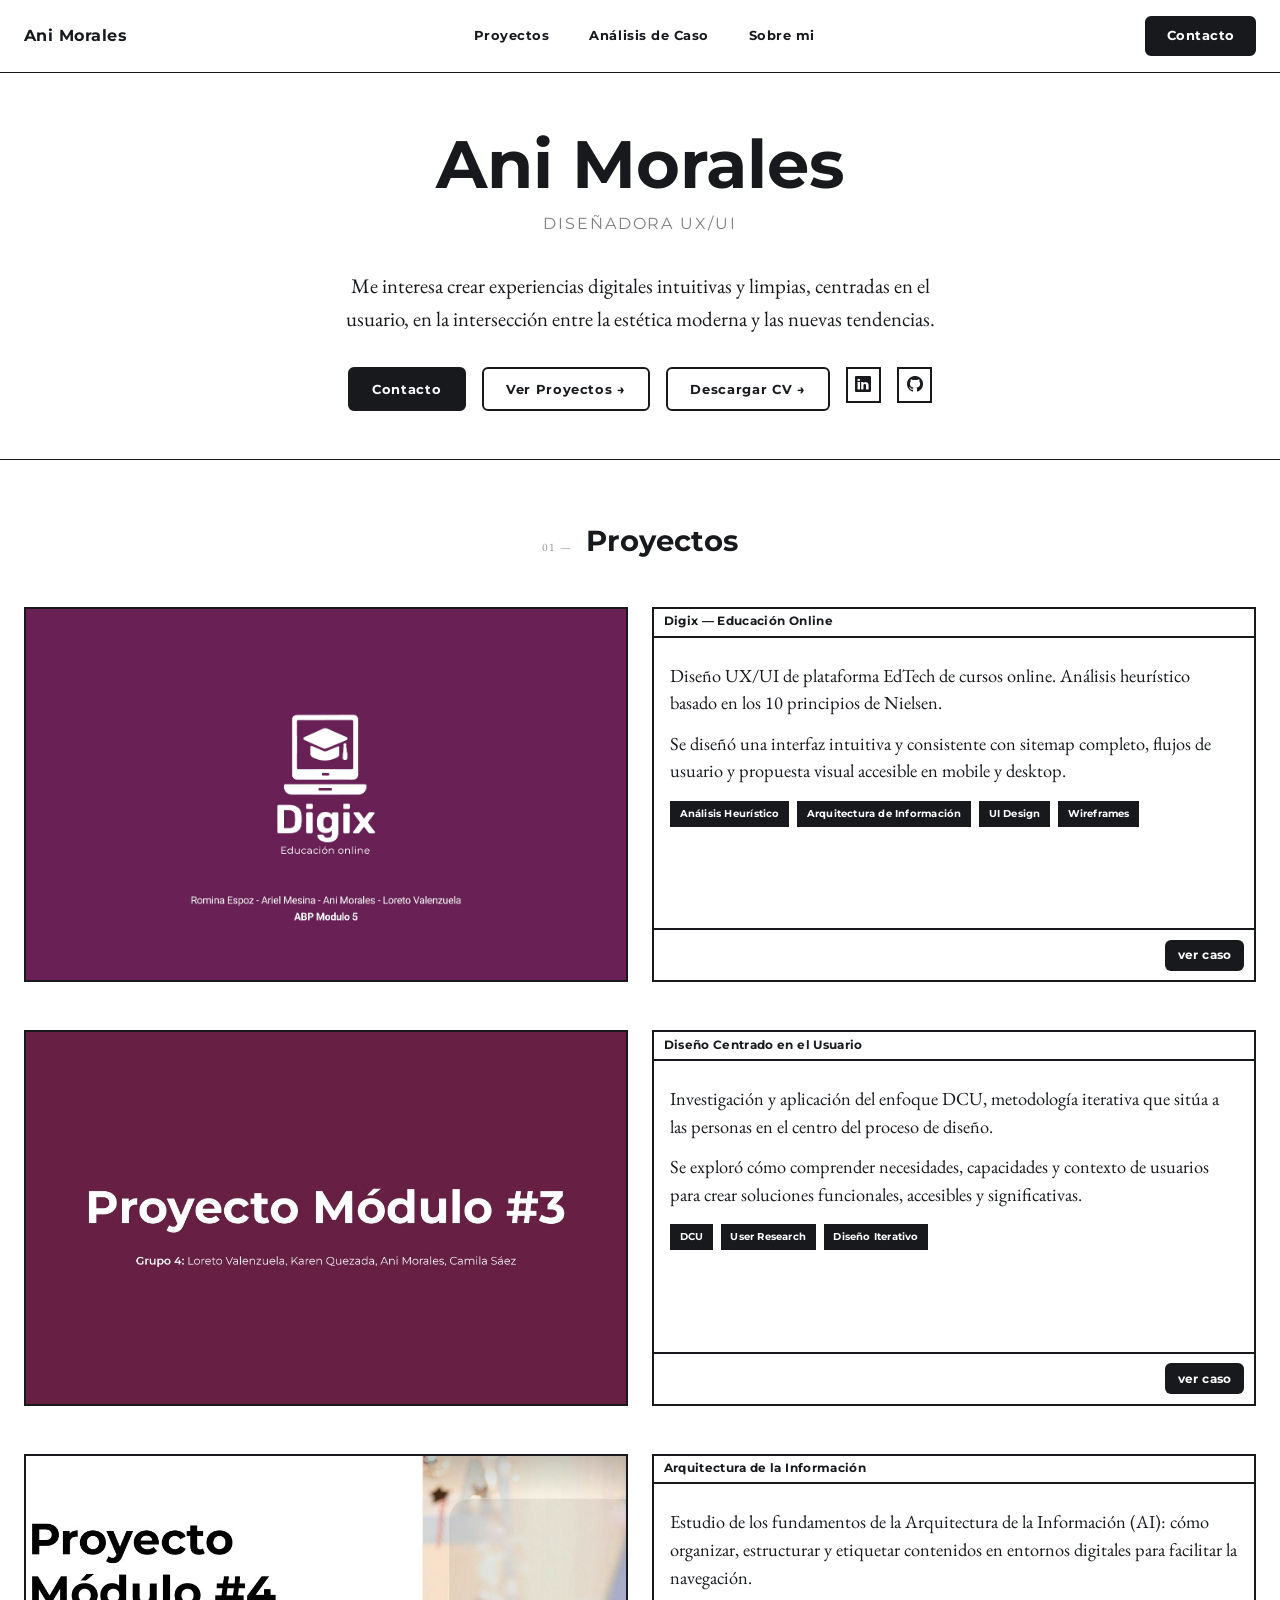
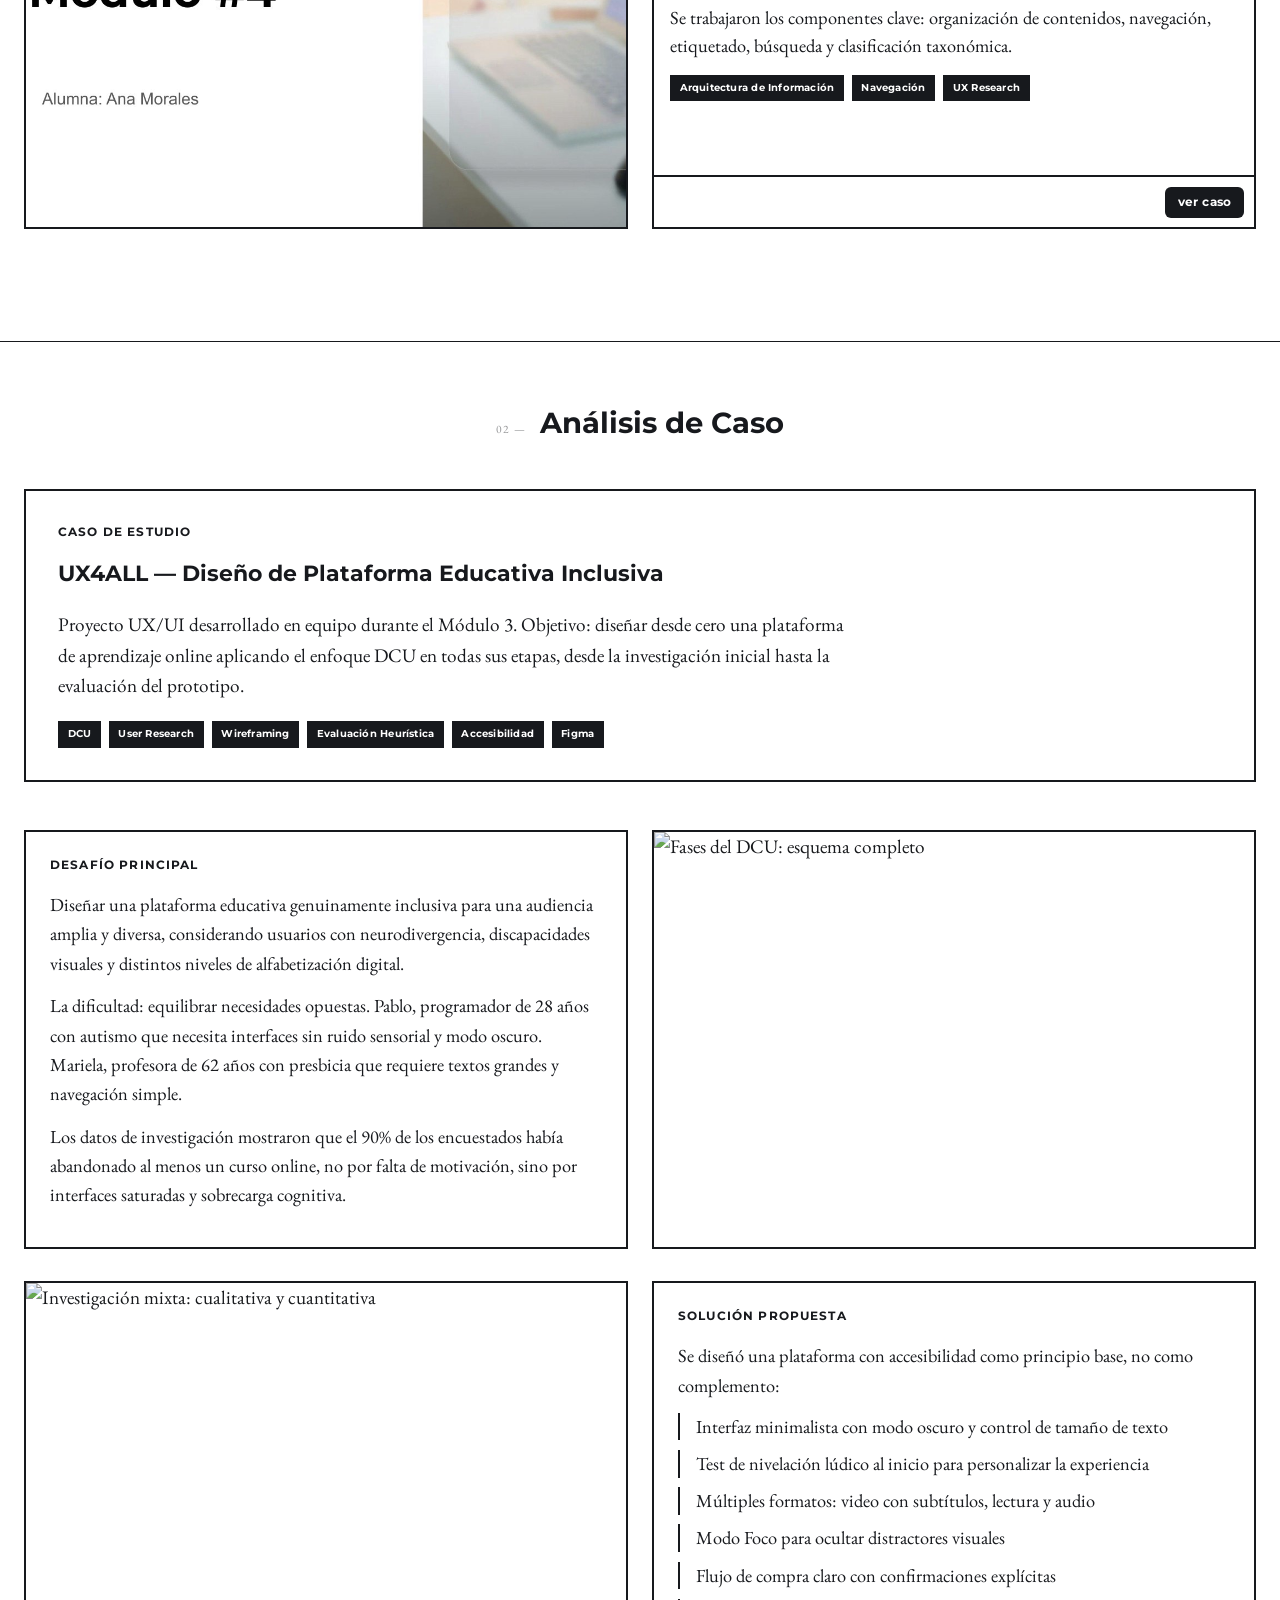
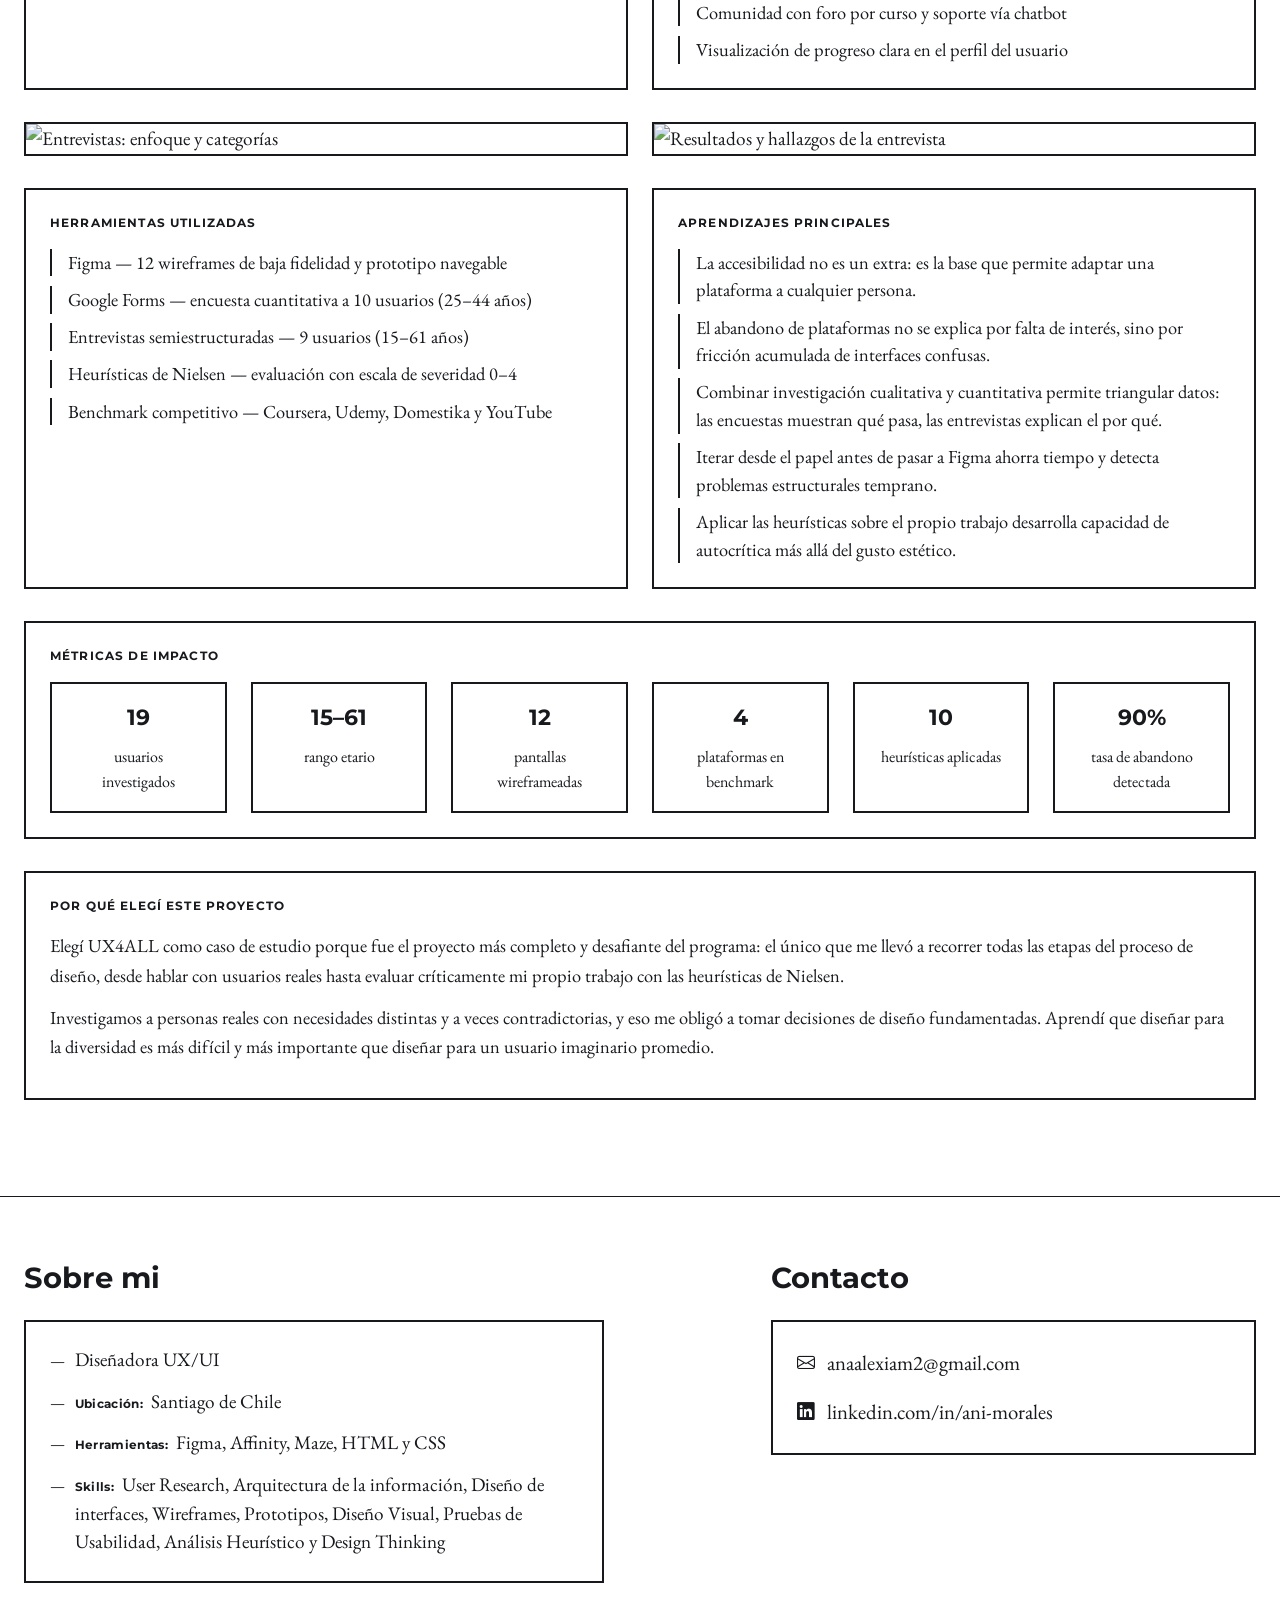
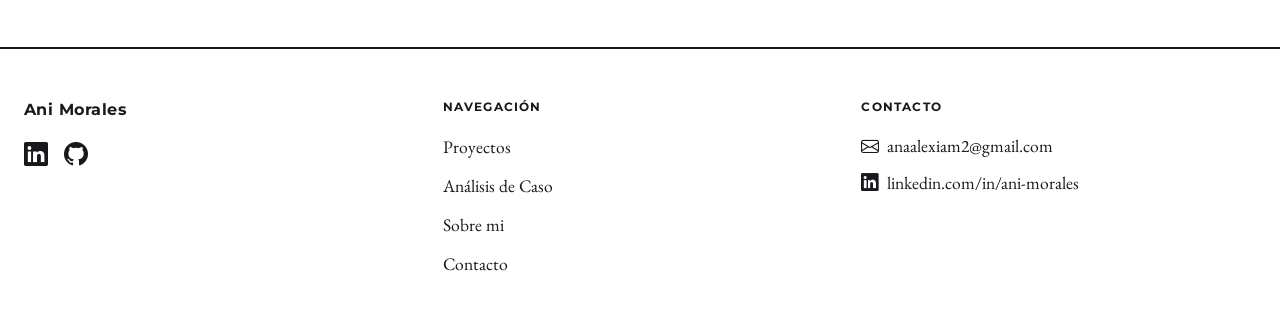
==== commit 00b87ab6: "feat: agregar CV en HTML con botón en el hero - cv.html: currículum de Ana Morales Martínez con dise" ====
--- a/index.html
+++ b/index.html
@@ -68,6 +68,7 @@
               <div class="hero-buttons">
                 <a href="#sobre-contacto" class="btn btn-hero-primary">Contacto</a>
                 <a href="#proyectos" class="btn btn-hero-secondary">Ver Proyectos →</a>
+                <a href="cv.html" target="_blank" rel="noopener" class="btn btn-hero-secondary">Descargar CV →</a>
                 <a href="https://www.linkedin.com/in/ani-morales" target="_blank" rel="noopener" aria-label="LinkedIn" class="btn-hero-icon">
                   <i class="bi bi-linkedin"></i>
                 </a>
